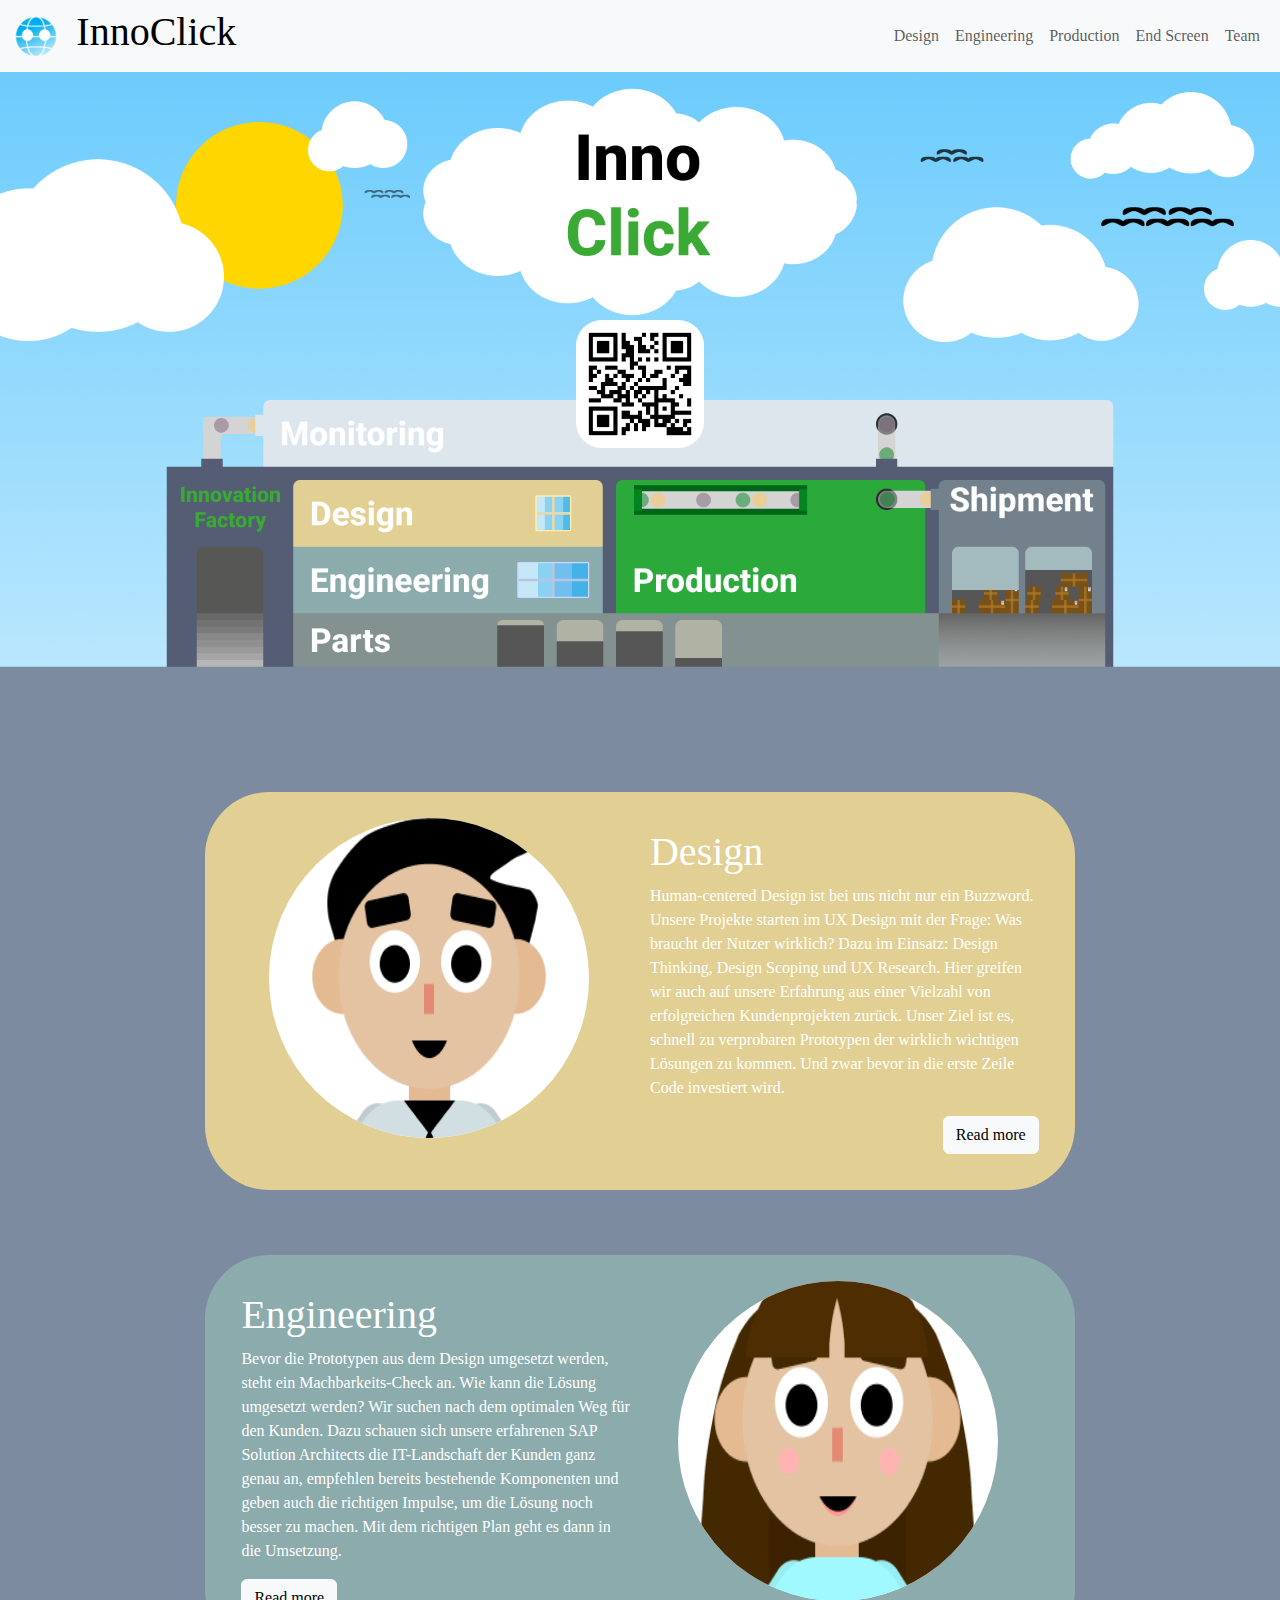
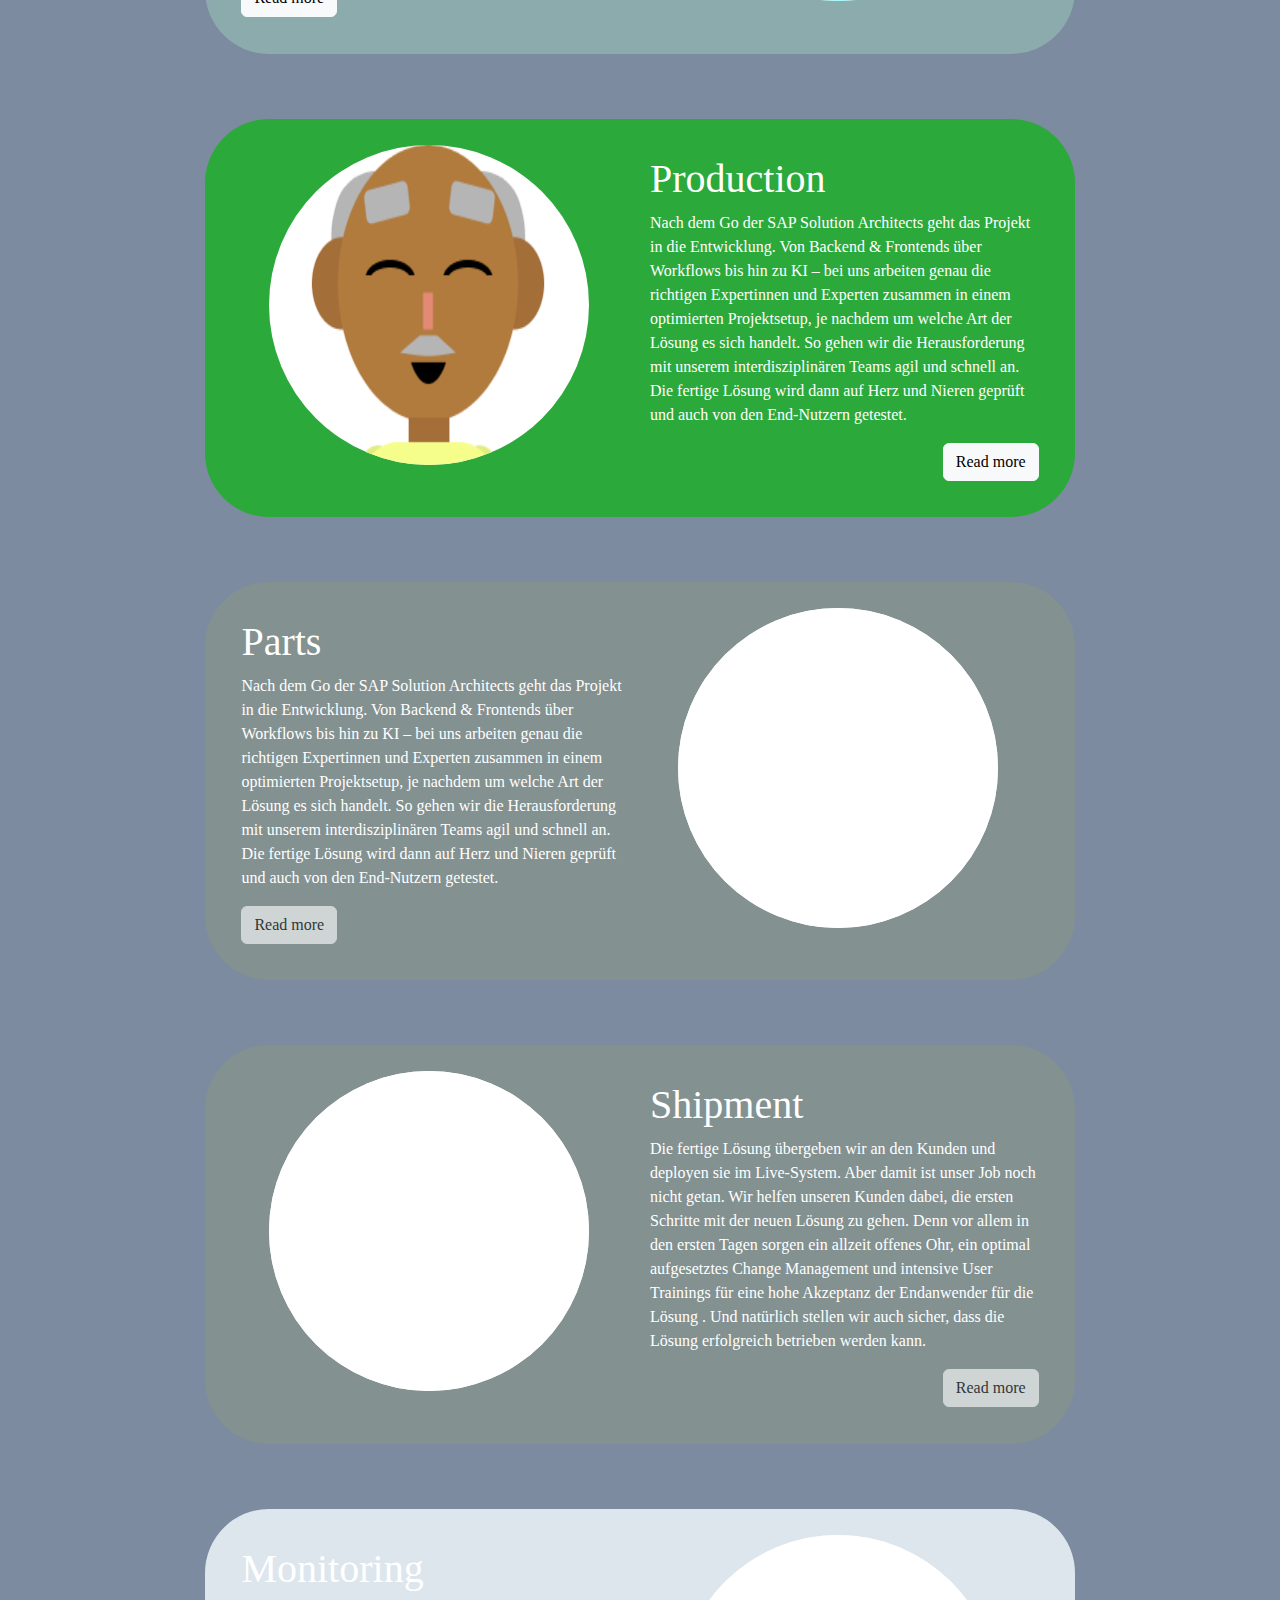
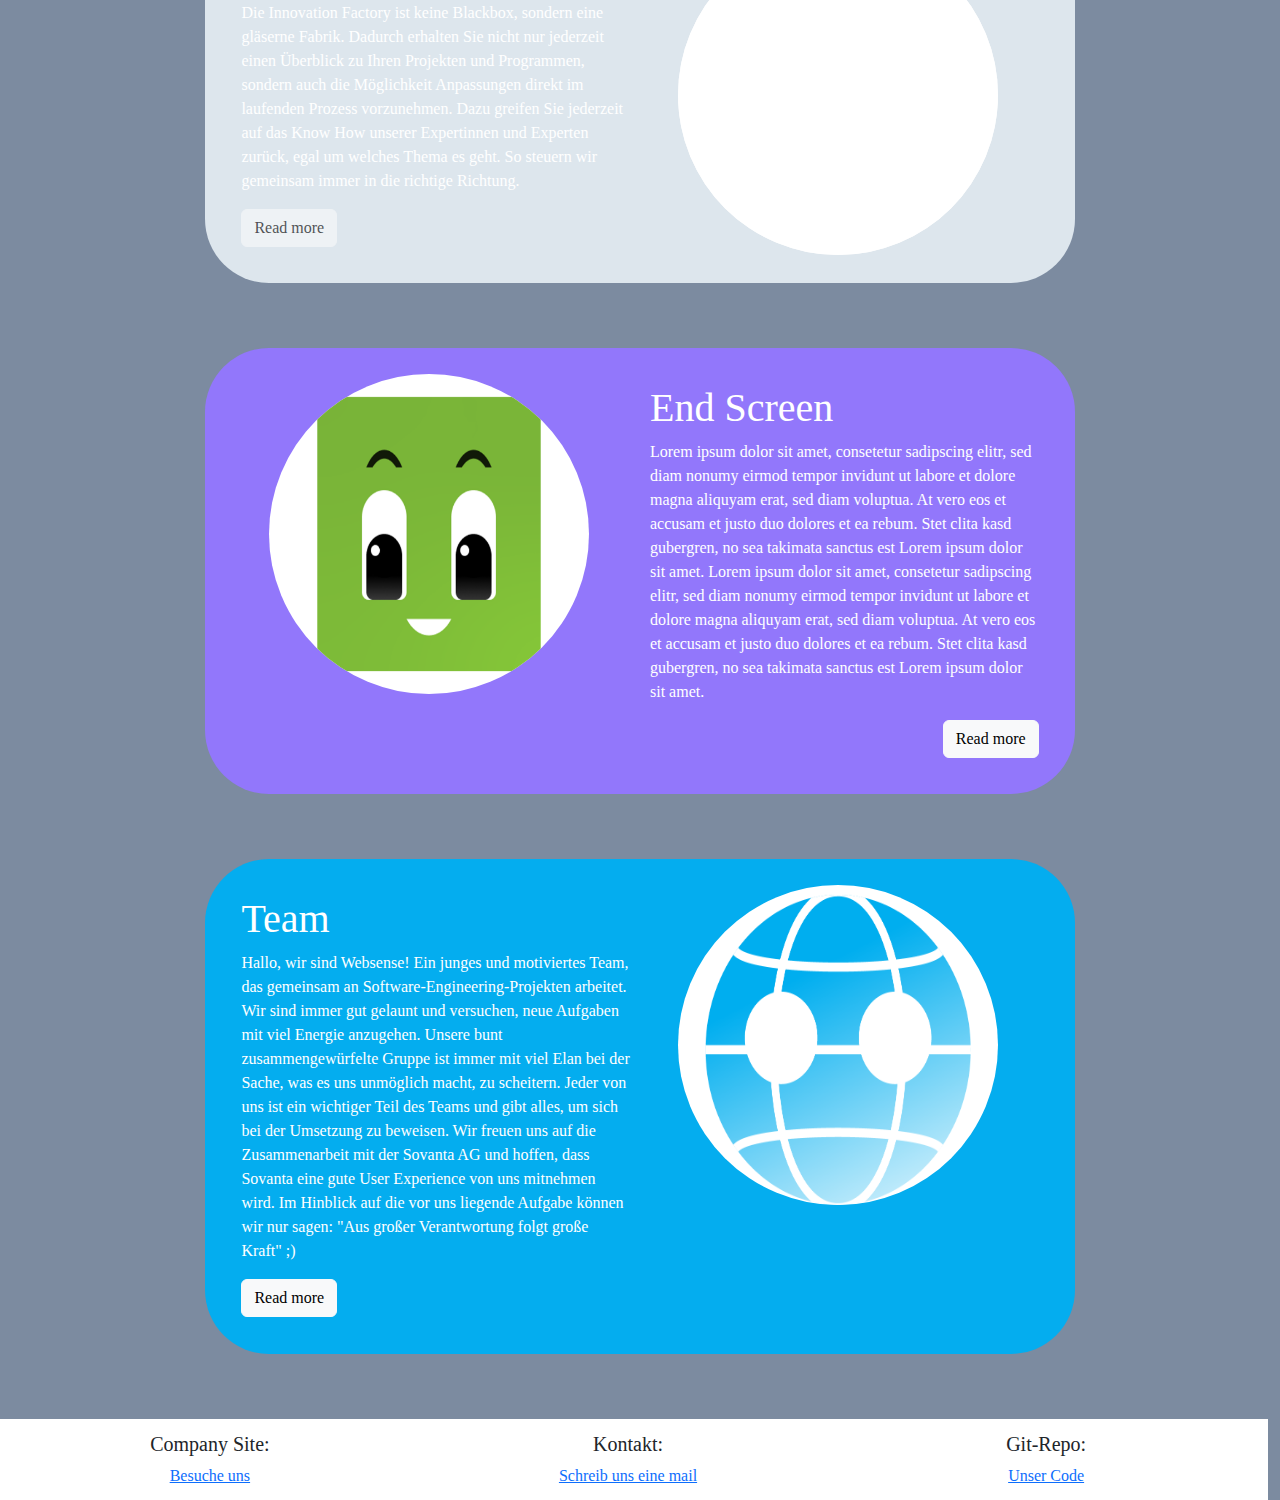
==== index.html @ b186d8e6 "Refactoring of file_names." ====
<!DOCTYPE html>
<html lang="en">
    <head>
        <title>InnoClick</title>
        <meta charset="utf-8">
        <meta name="viewport" content="width=device-width, initial-scale=1">
        <link href="https://cdn.jsdelivr.net/npm/bootstrap@5.2.3/dist/css/bootstrap.min.css" rel="stylesheet">
        <script src="https://cdn.jsdelivr.net/npm/bootstrap@5.2.3/dist/js/bootstrap.bundle.min.js"></script>
        <link rel="stylesheet" href="css/product.css">
        <link rel="stylesheet" href="css/nav_bar.css">
        <link rel="stylesheet" href="css/footer.css">
    </head>
    <body class="justify-content-center">
    <nav class="navbar navbar-expand-sm bg-light sticky-top">
        <div class="container-fluid">
            <a class="navbar-brand" href="javascript:void(0)">
                <img src="image/nav_bar/logo.png" alt="Logo" style="height:40px;" class="">
            </a>
            <button class="navbar-toggler" type="button" data-bs-toggle="collapse" data-bs-target="#mynavbar">
                <span class="navbar-toggler-icon"></span>
            </button>
            <div class="collapse navbar-collapse" id="mynavbar">
                <div class=" me-auto" style="text-align: center">
                    <a class="nav-link" href="./index.html"><h1>InnoClick</h1></a>
                </div>
                <form class="d-flex">
                    <ul class="navbar-nav">
                        <li class="nav-item">
                            <a class="nav-link" href="./sites/desing.html">Design</a>
                        </li>
                        <li class="nav-item">
                            <a class="nav-link" href="./sites/engeniering.html">Engineering</a>
                        </li>
                        <li class="nav-item">
                            <a class="nav-link" href="./sites/production.html">Production</a>
                        </li>
                        <li class="nav-item">
                            <a class="nav-link" href="./sites/end_screen.html">End Screen</a>
                        </li>
                        <li class="nav-item">
                            <a class="nav-link" href="./sites/team.html">Team</a>
                        </li>
                    </ul>
                </form>
            </div>
        </div>
    </nav>
        <a href="https://prototype-palm-mouse-dy.cfapps.us10-001.hana.ondemand.com/">
            <img src="image/start/qr_code_game.png" class="play_button" alt="masscotchen_room">
        </a>

        <img class="d-block w-100" src="image/start/intro_screen.png " alt="Third slide">
        <div id="level" class=".container-fluid justify-content-center row">
            <div class="col-sm-8 row bouble design">
                <div class="col-sm-6">
                   <img src="image/start/design_character.png" class="image" alt="design_room">
                </div>
                <div class="col-sm-6 text_container">
                    <h1>Design</h1>
                    <p>Human-centered Design ist bei uns nicht nur ein Buzzword. Unsere Projekte starten im UX Design mit der Frage: Was braucht der Nutzer wirklich? Dazu im Einsatz: Design Thinking, Design Scoping und UX Research. Hier greifen wir auch auf unsere Erfahrung aus einer Vielzahl von erfolgreichen Kundenprojekten zurück. Unser Ziel ist es, schnell zu verprobaren Prototypen der wirklich wichtigen Lösungen zu kommen. Und zwar bevor in die erste Zeile Code investiert wird.</p>
                    <button type="button" class="read_more_button right btn btn btn-light" onclick="window.location.replace('./sites/desing.html')"  >Read more</button>
                </div>
            </div>
            <div class="col-sm-8 row bouble engeniering">
                <div class="col-sm-6 text_container">
                    <h1>Engineering</h1>
                    <p>Bevor die Prototypen aus dem Design umgesetzt werden, steht ein Machbarkeits-Check an. Wie kann die Lösung umgesetzt werden? Wir suchen nach dem optimalen Weg für den Kunden. Dazu schauen sich unsere erfahrenen SAP Solution Architects die IT-Landschaft der Kunden ganz genau an, empfehlen bereits bestehende Komponenten und geben auch die richtigen Impulse, um die Lösung noch besser zu machen. Mit dem richtigen Plan geht es dann in die Umsetzung.</p>
                    <button type="button" class="read_more_button left btn btn btn-light" onclick="window.location.replace('./sites/engeniering.html')">Read more</button>
                </div>
                <div class="col-sm-6">
                    <img src="image/start/engineering_person.png" class="image" alt="engeniering_room">
                </div>
            </div>
            <div class="col-sm-8 row bouble production">
                <div class="col-sm-6 ">
                    <img src="image/start/production_character.png" class="image" alt="production_room">
                </div>
                <div class="col-sm-6 text_container">
                    <h1>Production</h1>
                    <p>Nach dem Go der SAP Solution Architects geht das Projekt in die Entwicklung. Von Backend & Frontends über Workflows bis hin zu KI – bei uns arbeiten genau die richtigen Expertinnen und Experten zusammen in einem optimierten Projektsetup, je nachdem um welche Art der Lösung es sich handelt. So gehen wir die Herausforderung mit unserem interdisziplinären Teams agil und schnell an. Die fertige Lösung wird dann auf Herz und Nieren geprüft und auch von den End-Nutzern getestet.</p>
                    <button type="button" class="read_more_button right btn btn btn-light" onclick="window.location.replace('./sites/production.html')">Read more</button>
                </div>
            </div>
            <div class="col-sm-8 row bouble parts">
                <div class="col-sm-6 text_container">
                    <h1>Parts</h1>
                    <p>Nach dem Go der SAP Solution Architects geht das Projekt in die Entwicklung. Von Backend & Frontends über Workflows bis hin zu KI – bei uns arbeiten genau die richtigen Expertinnen und Experten zusammen in einem optimierten Projektsetup, je nachdem um welche Art der Lösung es sich handelt. So gehen wir die Herausforderung mit unserem interdisziplinären Teams agil und schnell an. Die fertige Lösung wird dann auf Herz und Nieren geprüft und auch von den End-Nutzern getestet.</p>
                    <button type="button" disabled class="read_more_button left btn btn btn-light">Read more</button>
                </div>
                <div class="col-sm-6">
                    <img src="image/placeholder.png" class="image" alt="masscotchen_room">
                </div>
            </div>
            <div class="col-sm-8 row bouble shipment">
                <div class="col-sm-6 ">
                    <img src="image/placeholder.png" class="image" alt="production_room">
                </div>
                <div class="col-sm-6 text_container">
                    <h1>Shipment</h1>
                    <p>Die fertige Lösung übergeben wir an den Kunden und deployen sie im Live-System. Aber damit ist unser Job noch nicht getan. Wir helfen unseren Kunden dabei, die ersten Schritte mit der neuen Lösung zu gehen. Denn vor allem in den ersten Tagen sorgen ein allzeit offenes Ohr, ein optimal aufgesetztes Change Management und intensive User Trainings für eine hohe Akzeptanz der Endanwender für die Lösung . Und natürlich stellen wir auch sicher, dass die Lösung erfolgreich betrieben werden kann.</p>
                    <button type="button" disabled class="read_more_button right btn btn btn-light">Read more</button>
                </div>
            </div>
            <div class="col-sm-8 row bouble monitoring">
                <div class="col-sm-6 text_container">
                    <h1>Monitoring</h1>
                    <p>Die Innovation Factory ist keine Blackbox, sondern eine gläserne Fabrik. Dadurch erhalten Sie nicht nur jederzeit einen Überblick zu Ihren Projekten und Programmen, sondern auch die Möglichkeit Anpassungen direkt im laufenden Prozess vorzunehmen. Dazu greifen Sie jederzeit auf das Know How unserer Expertinnen und Experten zurück, egal um welches Thema es geht. So steuern wir gemeinsam immer in die richtige Richtung.</p>
                    <button type="button" disabled class="read_more_button left btn btn btn-light">Read more</button>
                </div>
                <div class="col-sm-6">
                    <img src="image/placeholder.png" class="image" alt="masscotchen_room">
                </div>
            </div>
            <div class="col-sm-8 row bouble final">
                <div class="col-sm-6 ">
                    <img src="image/start/sovanta_mascot.png" class="image" alt="masscotchen_room">
                </div>
                <div class="col-sm-6 text_container">
                    <h1>End Screen</h1>
                    <p>Lorem ipsum dolor sit amet, consetetur sadipscing elitr, sed diam nonumy eirmod tempor invidunt ut labore et dolore magna aliquyam erat, sed diam voluptua. At vero eos et accusam et justo duo dolores et ea rebum. Stet clita kasd gubergren, no sea takimata sanctus est Lorem ipsum dolor sit amet. Lorem ipsum dolor sit amet, consetetur sadipscing elitr, sed diam nonumy eirmod tempor invidunt ut labore et dolore magna aliquyam erat, sed diam voluptua. At vero eos et accusam et justo duo dolores et ea rebum. Stet clita kasd gubergren, no sea takimata sanctus est Lorem ipsum dolor sit amet.</p>
                    <button type="button" class="read_more_button right btn btn btn-light" onclick="window.location.replace('./sites/end_screen.html')">Read more</button>
                </div>
            </div>
            <div class="col-sm-8 row bouble team">
                <div class="col-sm-6 text_container">
                    <h1>Team</h1>
                    <p>Hallo, wir sind Websense! Ein junges und motiviertes Team, das gemeinsam an Software-Engineering-Projekten arbeitet. Wir sind immer gut gelaunt und versuchen, neue Aufgaben mit viel Energie anzugehen. Unsere bunt zusammengewürfelte Gruppe ist immer mit viel Elan bei der Sache, was es uns unmöglich macht, zu scheitern. Jeder von uns ist ein wichtiger Teil des Teams und gibt alles, um sich bei der Umsetzung zu beweisen. Wir freuen uns auf die Zusammenarbeit mit der Sovanta AG und hoffen, dass Sovanta eine gute User Experience von uns mitnehmen wird. Im Hinblick auf die vor uns liegende Aufgabe können wir nur sagen: "Aus großer Verantwortung folgt große Kraft" ;)</p>
                    <button type="button" class="read_more_button left btn btn btn-light" onclick="window.location.replace('./sites/team.html')">Read more</button>
                </div>
                <div class="col-sm-6">
                    <img src="image/nav_bar/logo.png" class="image" alt="masscotchen_room">
                </div>
            </div>
        </div>
        <div class="container-fluid footer_container row justify-content-center" >
            <div class="col-sm-4"><h5>Company Site:</h5><a href="https://websense-sep.github.io/">Besuche uns</a></div>
            <div class="col-sm-4"><h5>Kontakt:</h5><a href="mailto:Websense.sep@gmail.com">Schreib uns eine mail</a></div>
            <div class="col-sm-4"><h5>Git-Repo:</h5><a href="https://github.com/azizarash/SEP_react">Unser Code</a></div>
        </div>
    </body>
</html>
---- css/product.css ----
body{
    background-color: #7c8ba0;
    font-family: "Comic Sans MS";
}

.bouble{
    border-radius: 5vw;
    color: white;
    margin-bottom: 5%;
    padding:2%;
    align-content: center;
}

.design{
    background-color: #e2cf93;
}

.engeniering {
    background-color: #8CABAD;
}

.production {
    background-color: #2BA93B;
}

.final {
    background-color: #9277FB;
}

.parts{
    background-color: #839191;
}

.shipment{
    background-color: #839191;
}

.monitoring {
    background-color: #dde6ed;
}

.game {
    background-color: white;
    color: black;
}

.team {
    background-color: #04adef;
    color: white;
}

.play_button {
    border-radius: 2vw;
    position: absolute;
    left: 45vw;
    top: 25vw;
    width: 10vw;
    height: 10vw;
    transition: 0.2s;
}

.play_button:hover {
    transform: scale(1.1);
}

.text_container{
    padding: 10px;
}

.read_more_button {
    width: auto;
}

.read_more_button:hover{
    transform: scale(1.1);
}

.left {
    float: left;
}

.right{
    float: right;
}
---- css/nav_bar.css ----
.navbar{
    background-color: white;
    font-family: "Comic Sans MS";
    color: black;
}

.navbar_logo {
    width: 4vw;
    height: 3.5vw;
}

.text_container{
    padding: 10px;
}

.image {
    border-radius: 50%;
    background-color: white;
    height: 25vw;
    width: 25vw;
    margin-left: 2vw;
    transition: 0.2s;

}

.image:hover {
    transform: scale(1.1);
}
---- css/footer.css ----
.footer_container{
    height: auto;
    background-color: white;
    padding:1vw;
    text-align: center;
}
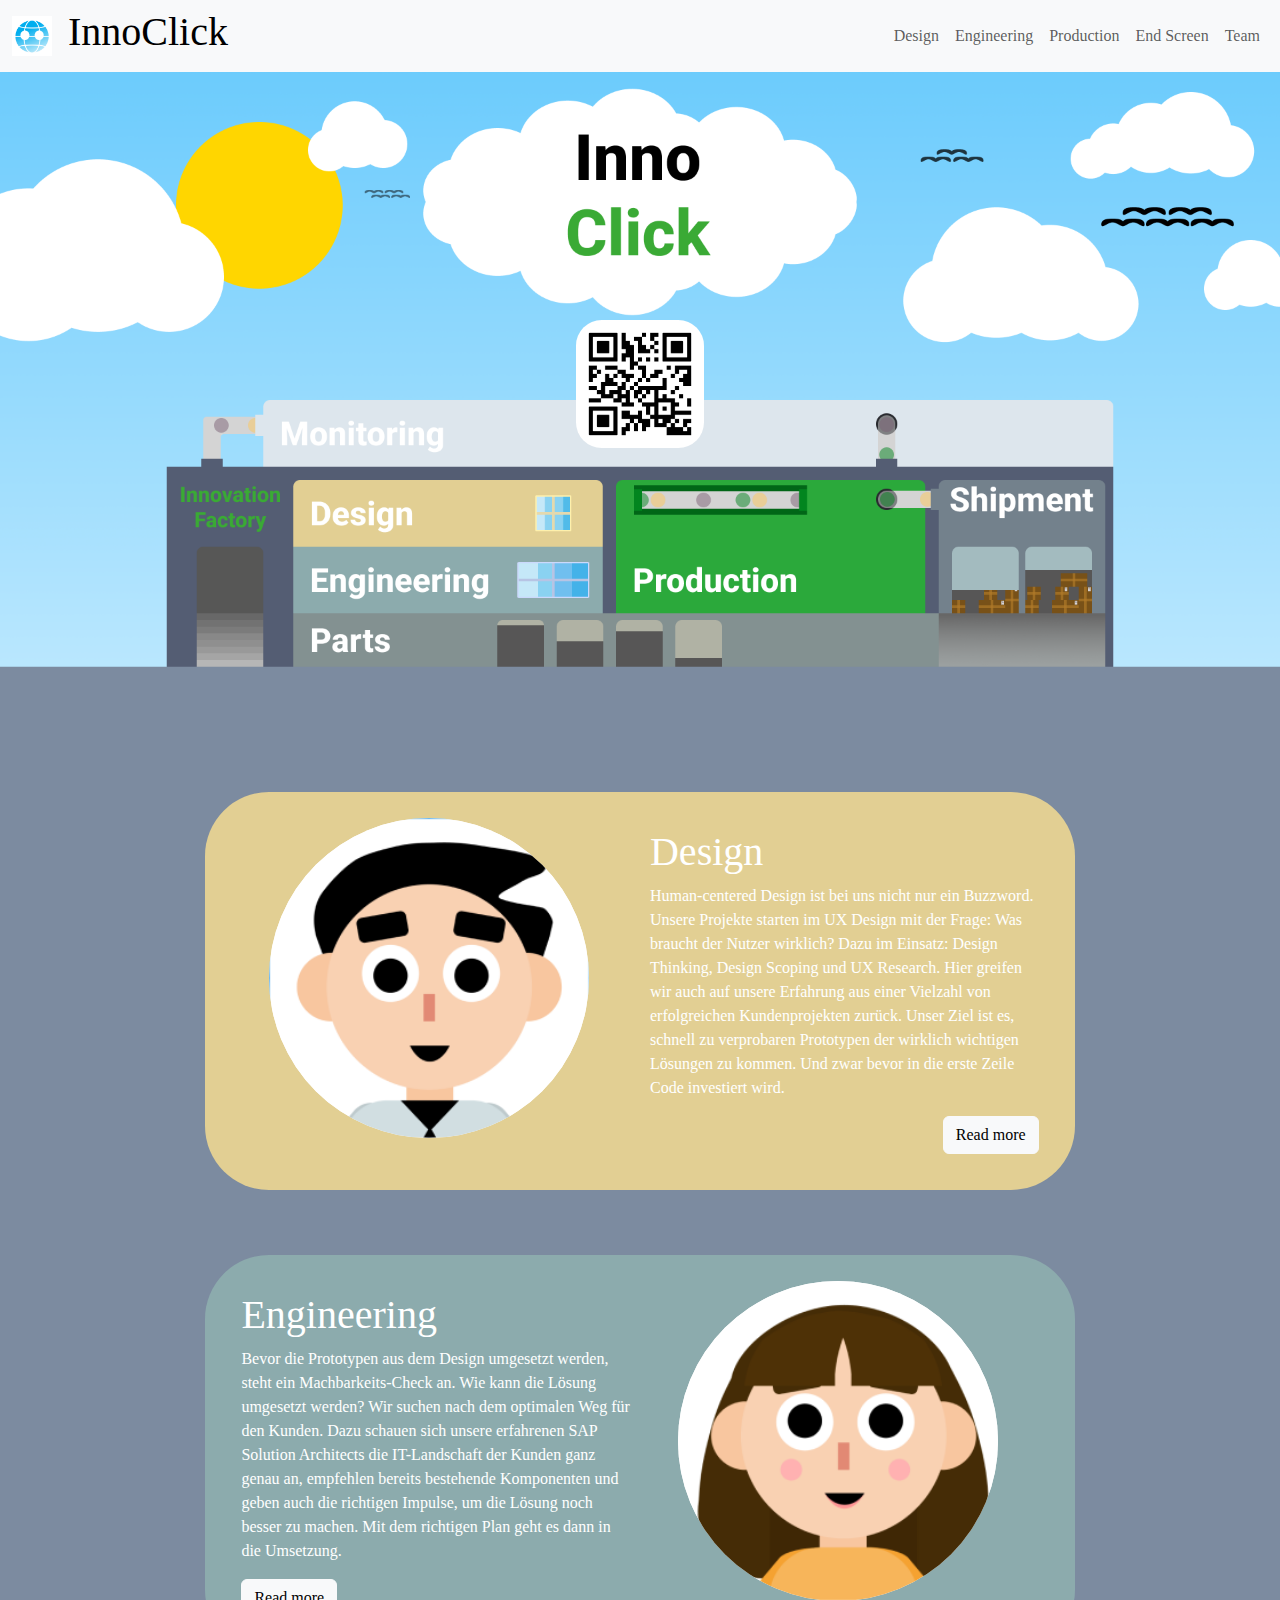
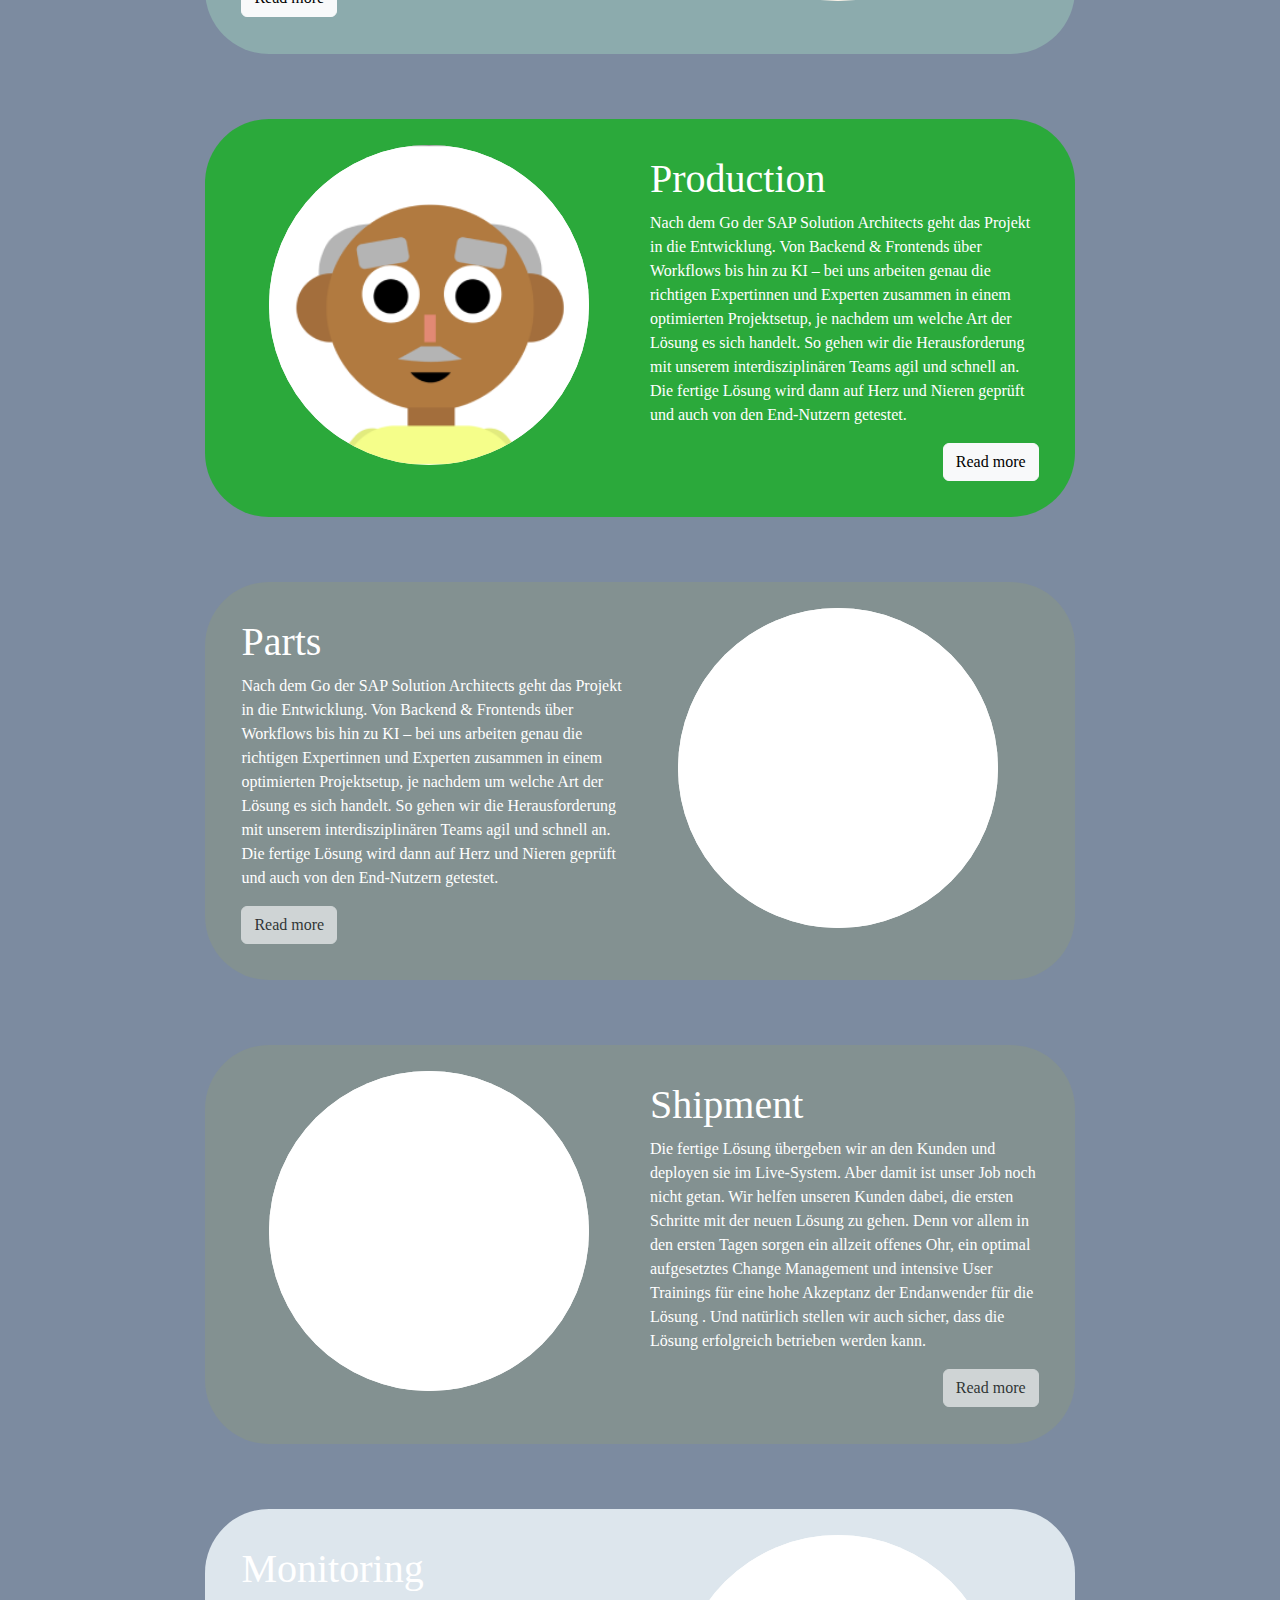
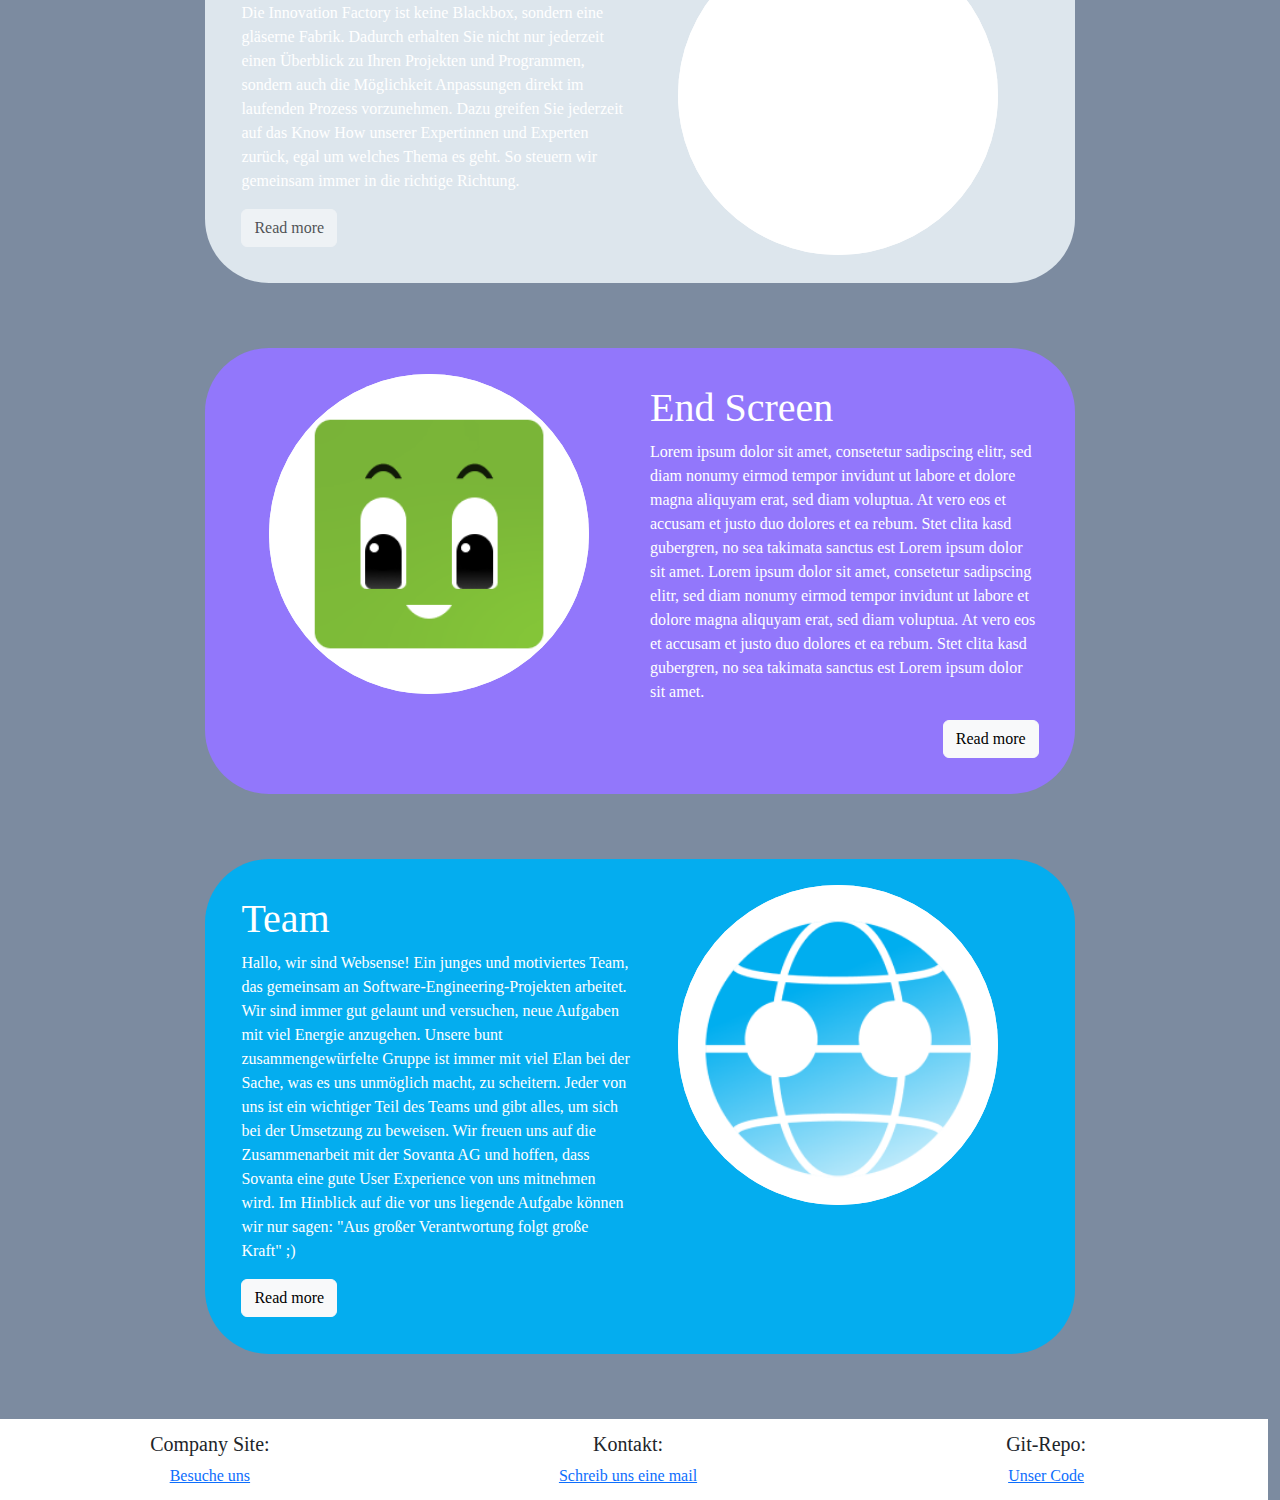
==== commit 1f0bcae9: "Images updated." ====
--- a/index.html
+++ b/index.html
@@ -26,10 +26,10 @@
                 <form class="d-flex">
                     <ul class="navbar-nav">
                         <li class="nav-item">
-                            <a class="nav-link" href="./sites/desing.html">Design</a>
+                            <a class="nav-link" href="sites/design.html">Design</a>
                         </li>
                         <li class="nav-item">
-                            <a class="nav-link" href="./sites/engeniering.html">Engineering</a>
+                            <a class="nav-link" href="sites/engineering.html">Engineering</a>
                         </li>
                         <li class="nav-item">
                             <a class="nav-link" href="./sites/production.html">Production</a>
@@ -51,7 +51,7 @@
 
         <img class="d-block w-100" src="image/start/intro_screen.png " alt="Third slide">
         <div id="level" class=".container-fluid justify-content-center row">
-            <div class="col-sm-8 row bouble design">
+            <div class="col-sm-8 row bubble design">
                 <div class="col-sm-6">
                    <img src="image/start/design_character.png" class="image" alt="design_room">
                 </div>
@@ -61,19 +61,19 @@
                     <button type="button" class="read_more_button right btn btn btn-light" onclick="window.location.replace('./sites/desing.html')"  >Read more</button>
                 </div>
             </div>
-            <div class="col-sm-8 row bouble engeniering">
+            <div class="col-sm-8 row bubble engineering">
                 <div class="col-sm-6 text_container">
                     <h1>Engineering</h1>
                     <p>Bevor die Prototypen aus dem Design umgesetzt werden, steht ein Machbarkeits-Check an. Wie kann die Lösung umgesetzt werden? Wir suchen nach dem optimalen Weg für den Kunden. Dazu schauen sich unsere erfahrenen SAP Solution Architects die IT-Landschaft der Kunden ganz genau an, empfehlen bereits bestehende Komponenten und geben auch die richtigen Impulse, um die Lösung noch besser zu machen. Mit dem richtigen Plan geht es dann in die Umsetzung.</p>
-                    <button type="button" class="read_more_button left btn btn btn-light" onclick="window.location.replace('./sites/engeniering.html')">Read more</button>
+                    <button type="button" class="read_more_button left btn btn btn-light" onclick="window.location.replace('./sites/engineering.html')">Read more</button>
                 </div>
                 <div class="col-sm-6">
-                    <img src="image/start/engineering_person.png" class="image" alt="engeniering_room">
+                    <img src="image/start/engineering_character.png" class="image" alt="engineering_room">
                 </div>
             </div>
-            <div class="col-sm-8 row bouble production">
+            <div class="col-sm-8 row bubble production">
                 <div class="col-sm-6 ">
-                    <img src="image/start/production_character.png" class="image" alt="production_room">
+                    <img src="image/start/production_character_1.png" class="image" alt="production_room">
                 </div>
                 <div class="col-sm-6 text_container">
                     <h1>Production</h1>
@@ -81,7 +81,7 @@
                     <button type="button" class="read_more_button right btn btn btn-light" onclick="window.location.replace('./sites/production.html')">Read more</button>
                 </div>
             </div>
-            <div class="col-sm-8 row bouble parts">
+            <div class="col-sm-8 row bubble parts">
                 <div class="col-sm-6 text_container">
                     <h1>Parts</h1>
                     <p>Nach dem Go der SAP Solution Architects geht das Projekt in die Entwicklung. Von Backend & Frontends über Workflows bis hin zu KI – bei uns arbeiten genau die richtigen Expertinnen und Experten zusammen in einem optimierten Projektsetup, je nachdem um welche Art der Lösung es sich handelt. So gehen wir die Herausforderung mit unserem interdisziplinären Teams agil und schnell an. Die fertige Lösung wird dann auf Herz und Nieren geprüft und auch von den End-Nutzern getestet.</p>
@@ -91,7 +91,7 @@
                     <img src="image/placeholder.png" class="image" alt="masscotchen_room">
                 </div>
             </div>
-            <div class="col-sm-8 row bouble shipment">
+            <div class="col-sm-8 row bubble shipment">
                 <div class="col-sm-6 ">
                     <img src="image/placeholder.png" class="image" alt="production_room">
                 </div>
@@ -101,7 +101,7 @@
                     <button type="button" disabled class="read_more_button right btn btn btn-light">Read more</button>
                 </div>
             </div>
-            <div class="col-sm-8 row bouble monitoring">
+            <div class="col-sm-8 row bubble monitoring">
                 <div class="col-sm-6 text_container">
                     <h1>Monitoring</h1>
                     <p>Die Innovation Factory ist keine Blackbox, sondern eine gläserne Fabrik. Dadurch erhalten Sie nicht nur jederzeit einen Überblick zu Ihren Projekten und Programmen, sondern auch die Möglichkeit Anpassungen direkt im laufenden Prozess vorzunehmen. Dazu greifen Sie jederzeit auf das Know How unserer Expertinnen und Experten zurück, egal um welches Thema es geht. So steuern wir gemeinsam immer in die richtige Richtung.</p>
@@ -111,7 +111,7 @@
                     <img src="image/placeholder.png" class="image" alt="masscotchen_room">
                 </div>
             </div>
-            <div class="col-sm-8 row bouble final">
+            <div class="col-sm-8 row bubble final">
                 <div class="col-sm-6 ">
                     <img src="image/start/sovanta_mascot.png" class="image" alt="masscotchen_room">
                 </div>
@@ -121,7 +121,7 @@
                     <button type="button" class="read_more_button right btn btn btn-light" onclick="window.location.replace('./sites/end_screen.html')">Read more</button>
                 </div>
             </div>
-            <div class="col-sm-8 row bouble team">
+            <div class="col-sm-8 row bubble team">
                 <div class="col-sm-6 text_container">
                     <h1>Team</h1>
                     <p>Hallo, wir sind Websense! Ein junges und motiviertes Team, das gemeinsam an Software-Engineering-Projekten arbeitet. Wir sind immer gut gelaunt und versuchen, neue Aufgaben mit viel Energie anzugehen. Unsere bunt zusammengewürfelte Gruppe ist immer mit viel Elan bei der Sache, was es uns unmöglich macht, zu scheitern. Jeder von uns ist ein wichtiger Teil des Teams und gibt alles, um sich bei der Umsetzung zu beweisen. Wir freuen uns auf die Zusammenarbeit mit der Sovanta AG und hoffen, dass Sovanta eine gute User Experience von uns mitnehmen wird. Im Hinblick auf die vor uns liegende Aufgabe können wir nur sagen: "Aus großer Verantwortung folgt große Kraft" ;)</p>
--- a/css/product.css
+++ b/css/product.css
@@ -3,7 +3,7 @@
     font-family: "Comic Sans MS";
 }
 
-.bouble{
+.bubble{
     border-radius: 5vw;
     color: white;
     margin-bottom: 5%;
@@ -15,7 +15,7 @@
     background-color: #e2cf93;
 }
 
-.engeniering {
+.engineering {
     background-color: #8CABAD;
 }
 
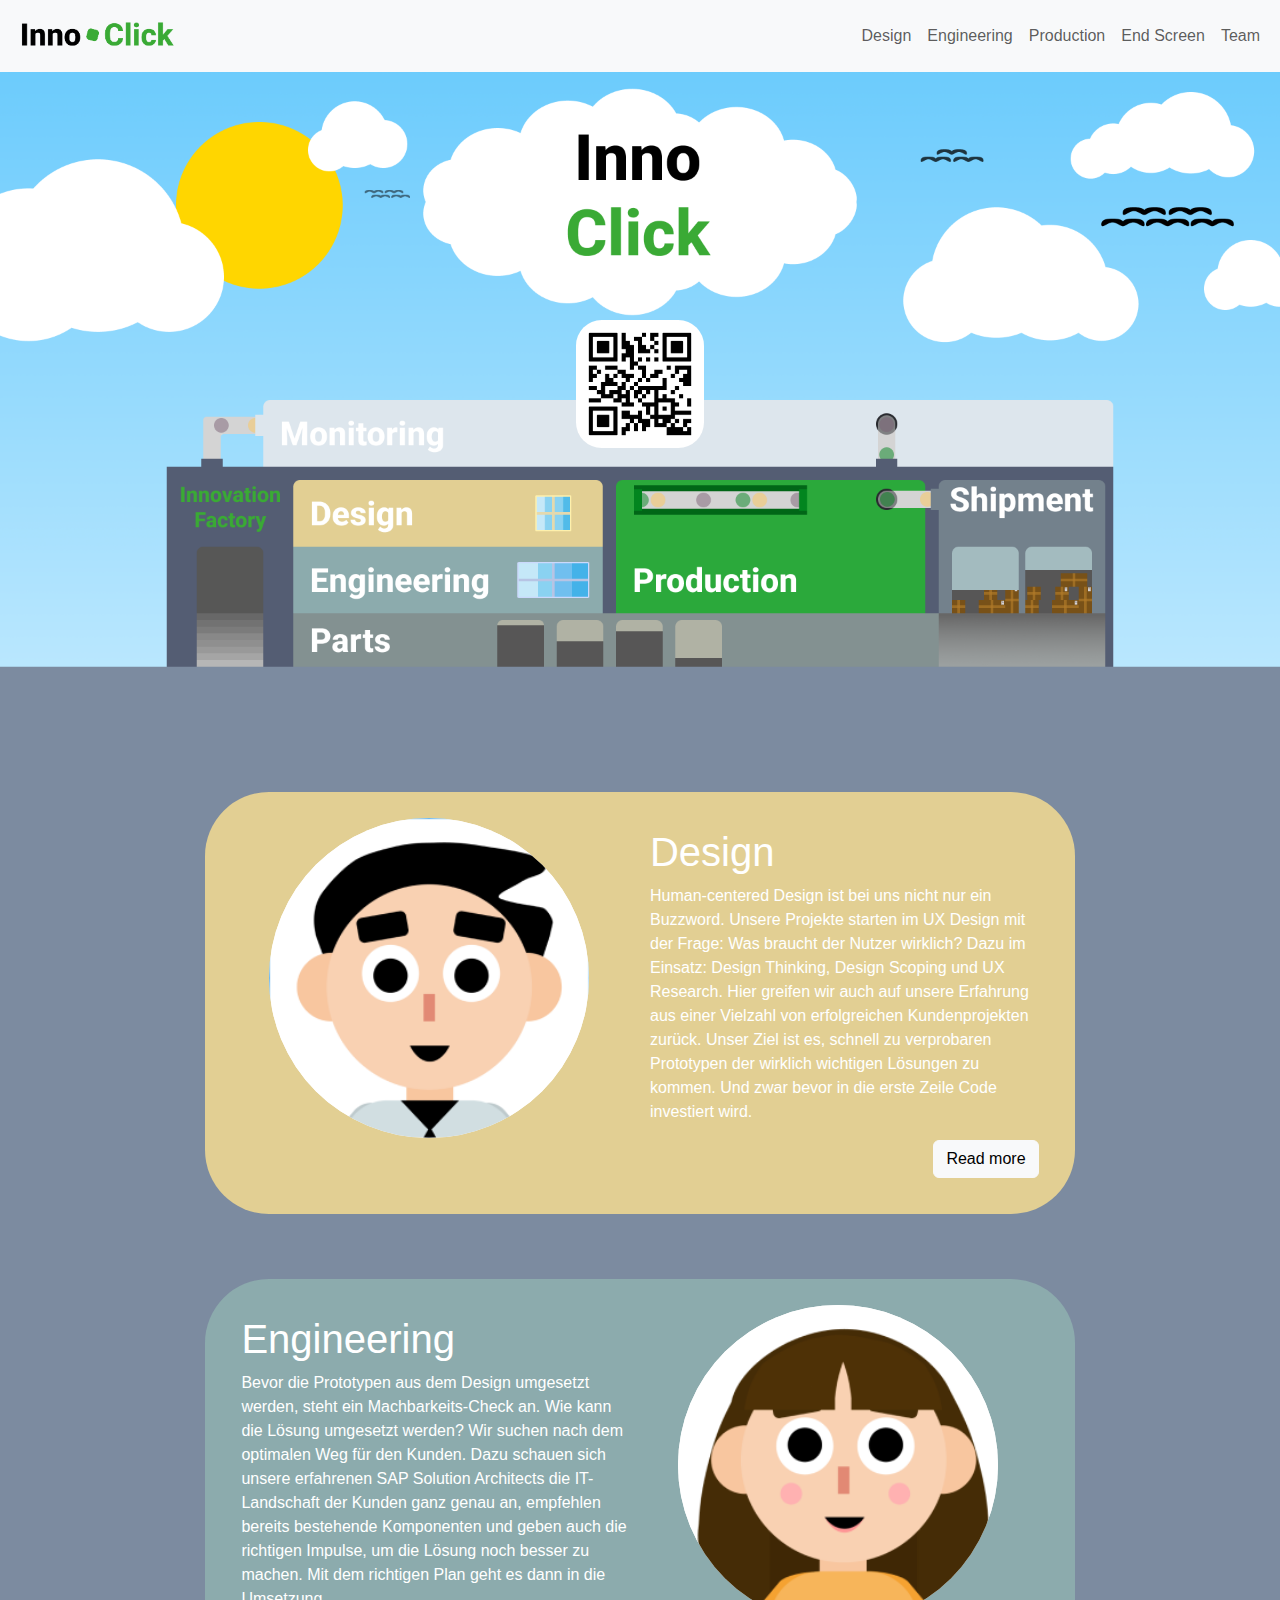
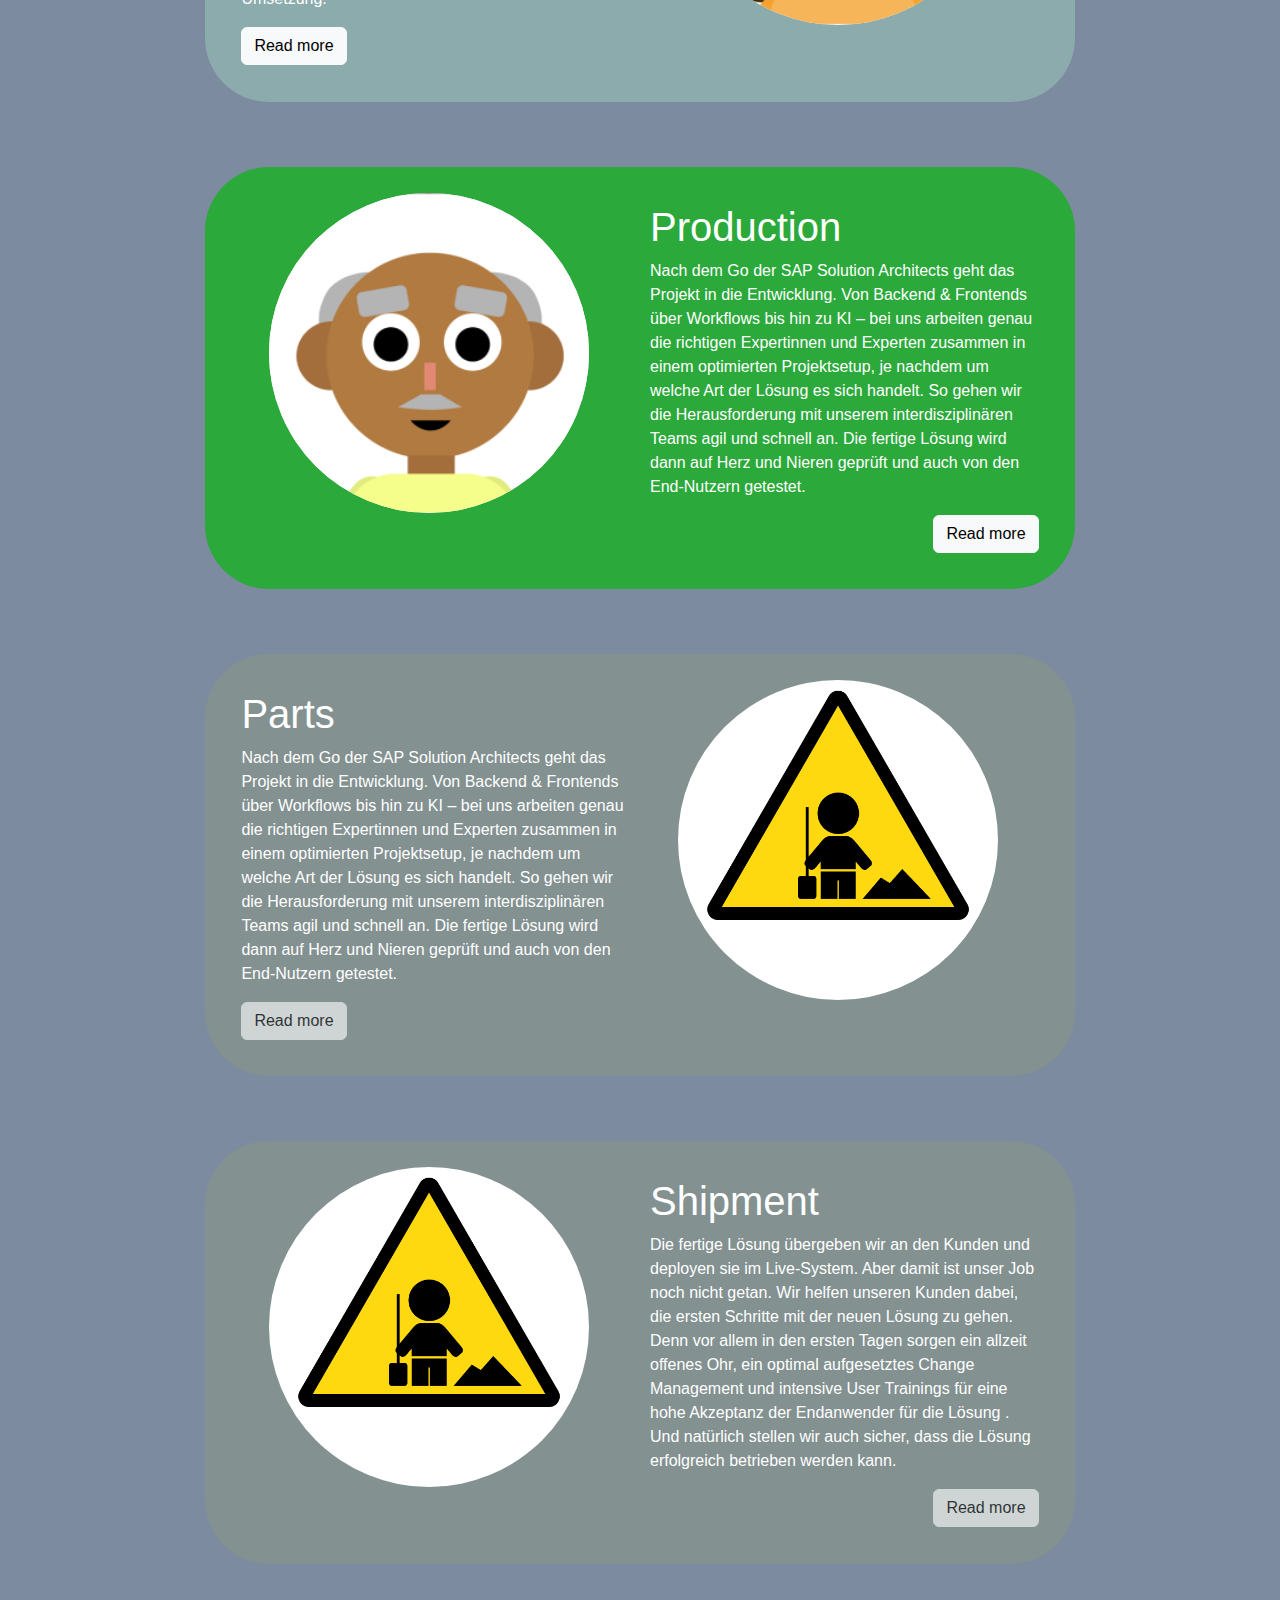
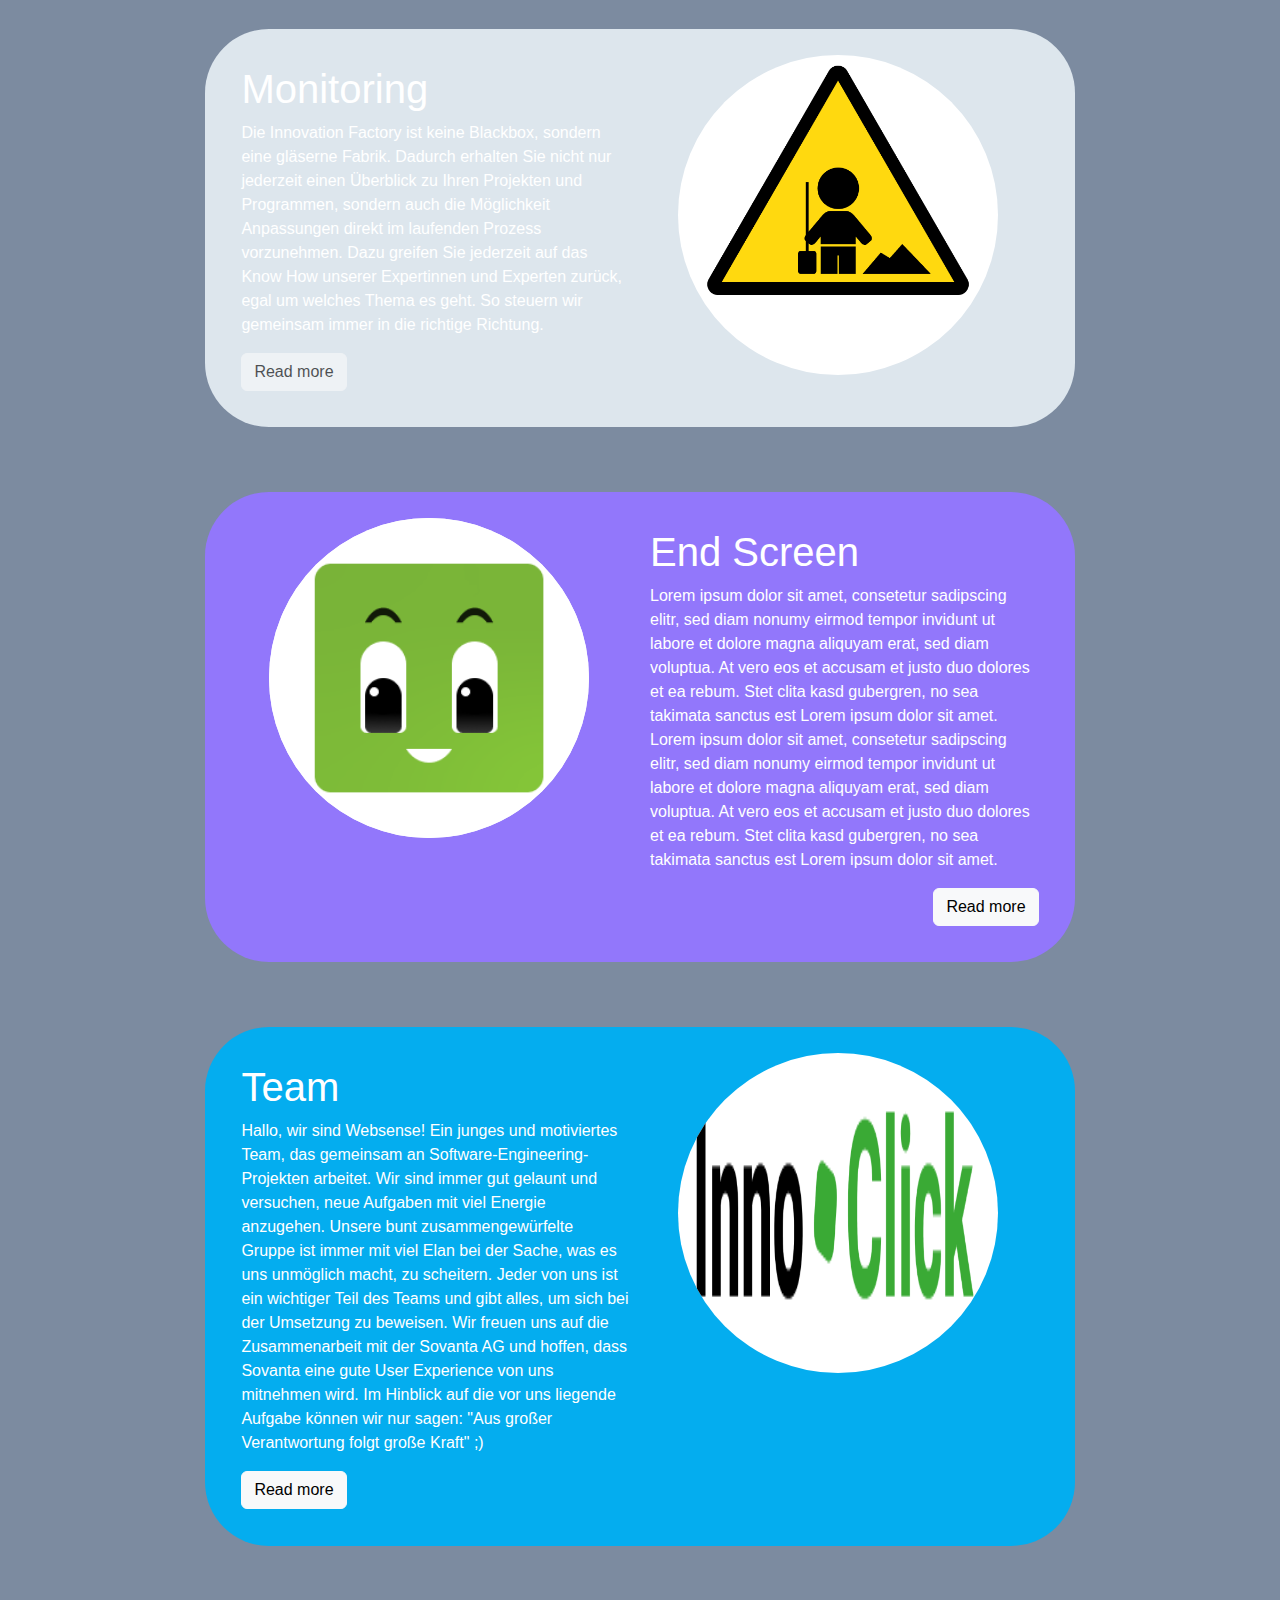
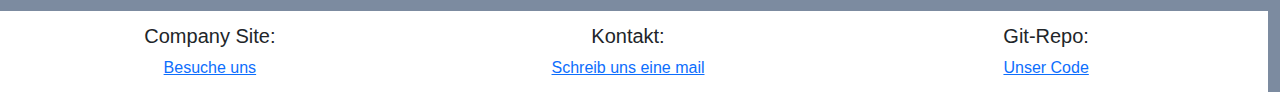
==== commit 4d9c6dd9: "Anpassen der Nav bar" ====
--- a/index.html
+++ b/index.html
@@ -13,15 +13,14 @@
     <body class="justify-content-center">
     <nav class="navbar navbar-expand-sm bg-light sticky-top">
         <div class="container-fluid">
-            <a class="navbar-brand" href="javascript:void(0)">
-                <img src="image/nav_bar/logo.png" alt="Logo" style="height:40px;" class="">
-            </a>
             <button class="navbar-toggler" type="button" data-bs-toggle="collapse" data-bs-target="#mynavbar">
                 <span class="navbar-toggler-icon"></span>
             </button>
             <div class="collapse navbar-collapse" id="mynavbar">
                 <div class=" me-auto" style="text-align: center">
-                    <a class="nav-link" href="./index.html"><h1>InnoClick</h1></a>
+                    <a class="nav-link" href="./index.html">
+                        <h1><img src="image/nav_bar/logo.png" alt="Logo" style="height:40px;" class=""></h1>
+                    </a>
                 </div>
                 <form class="d-flex">
                     <ul class="navbar-nav">
@@ -58,7 +57,7 @@
                 <div class="col-sm-6 text_container">
                     <h1>Design</h1>
                     <p>Human-centered Design ist bei uns nicht nur ein Buzzword. Unsere Projekte starten im UX Design mit der Frage: Was braucht der Nutzer wirklich? Dazu im Einsatz: Design Thinking, Design Scoping und UX Research. Hier greifen wir auch auf unsere Erfahrung aus einer Vielzahl von erfolgreichen Kundenprojekten zurück. Unser Ziel ist es, schnell zu verprobaren Prototypen der wirklich wichtigen Lösungen zu kommen. Und zwar bevor in die erste Zeile Code investiert wird.</p>
-                    <button type="button" class="read_more_button right btn btn btn-light" onclick="window.location.replace('./sites/desing.html')"  >Read more</button>
+                    <button type="button" class="read_more_button right btn btn btn-light" onclick="window.location.replace('./sites/design.html')"  >Read more</button>
                 </div>
             </div>
             <div class="col-sm-8 row bubble engineering">
@@ -88,12 +87,12 @@
                     <button type="button" disabled class="read_more_button left btn btn btn-light">Read more</button>
                 </div>
                 <div class="col-sm-6">
-                    <img src="image/placeholder.png" class="image" alt="masscotchen_room">
+                    <img src="image/start/notReady.png" class="image" alt="masscotchen_room">
                 </div>
             </div>
             <div class="col-sm-8 row bubble shipment">
                 <div class="col-sm-6 ">
-                    <img src="image/placeholder.png" class="image" alt="production_room">
+                    <img src="image/start/notReady.png"  class="image" alt="production_room">
                 </div>
                 <div class="col-sm-6 text_container">
                     <h1>Shipment</h1>
@@ -108,7 +107,7 @@
                     <button type="button" disabled class="read_more_button left btn btn btn-light">Read more</button>
                 </div>
                 <div class="col-sm-6">
-                    <img src="image/placeholder.png" class="image" alt="masscotchen_room">
+                    <img src="image/start/notReady.png"  class="image" alt="masscotchen_room">
                 </div>
             </div>
             <div class="col-sm-8 row bubble final">
--- a/css/product.css
+++ b/css/product.css
@@ -1,6 +1,6 @@
 body{
     background-color: #7c8ba0;
-    font-family: "Comic Sans MS";
+    font-family: "Arial";
 }
 
 .bubble{
--- a/css/nav_bar.css
+++ b/css/nav_bar.css
@@ -1,6 +1,6 @@
 .navbar{
     background-color: white;
-    font-family: "Comic Sans MS";
+    font-family: "Arial";
     color: black;
 }
 
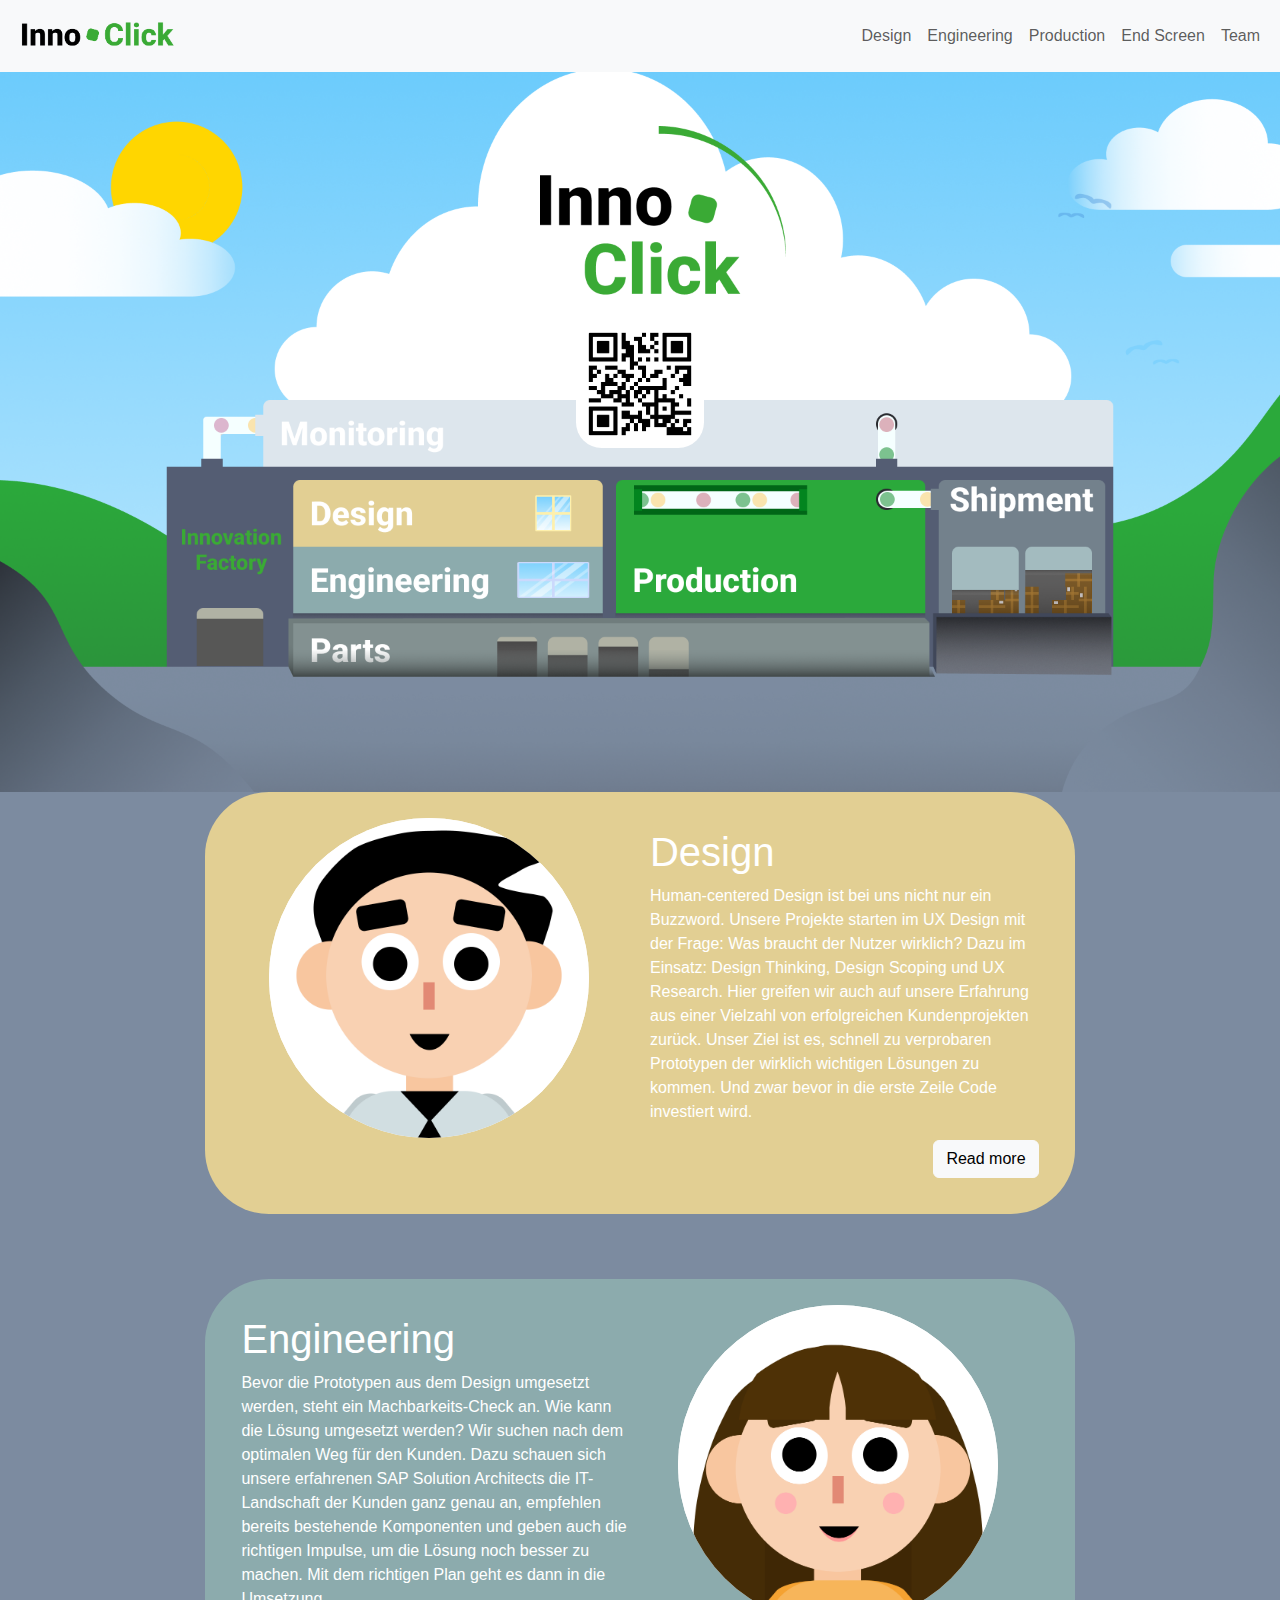
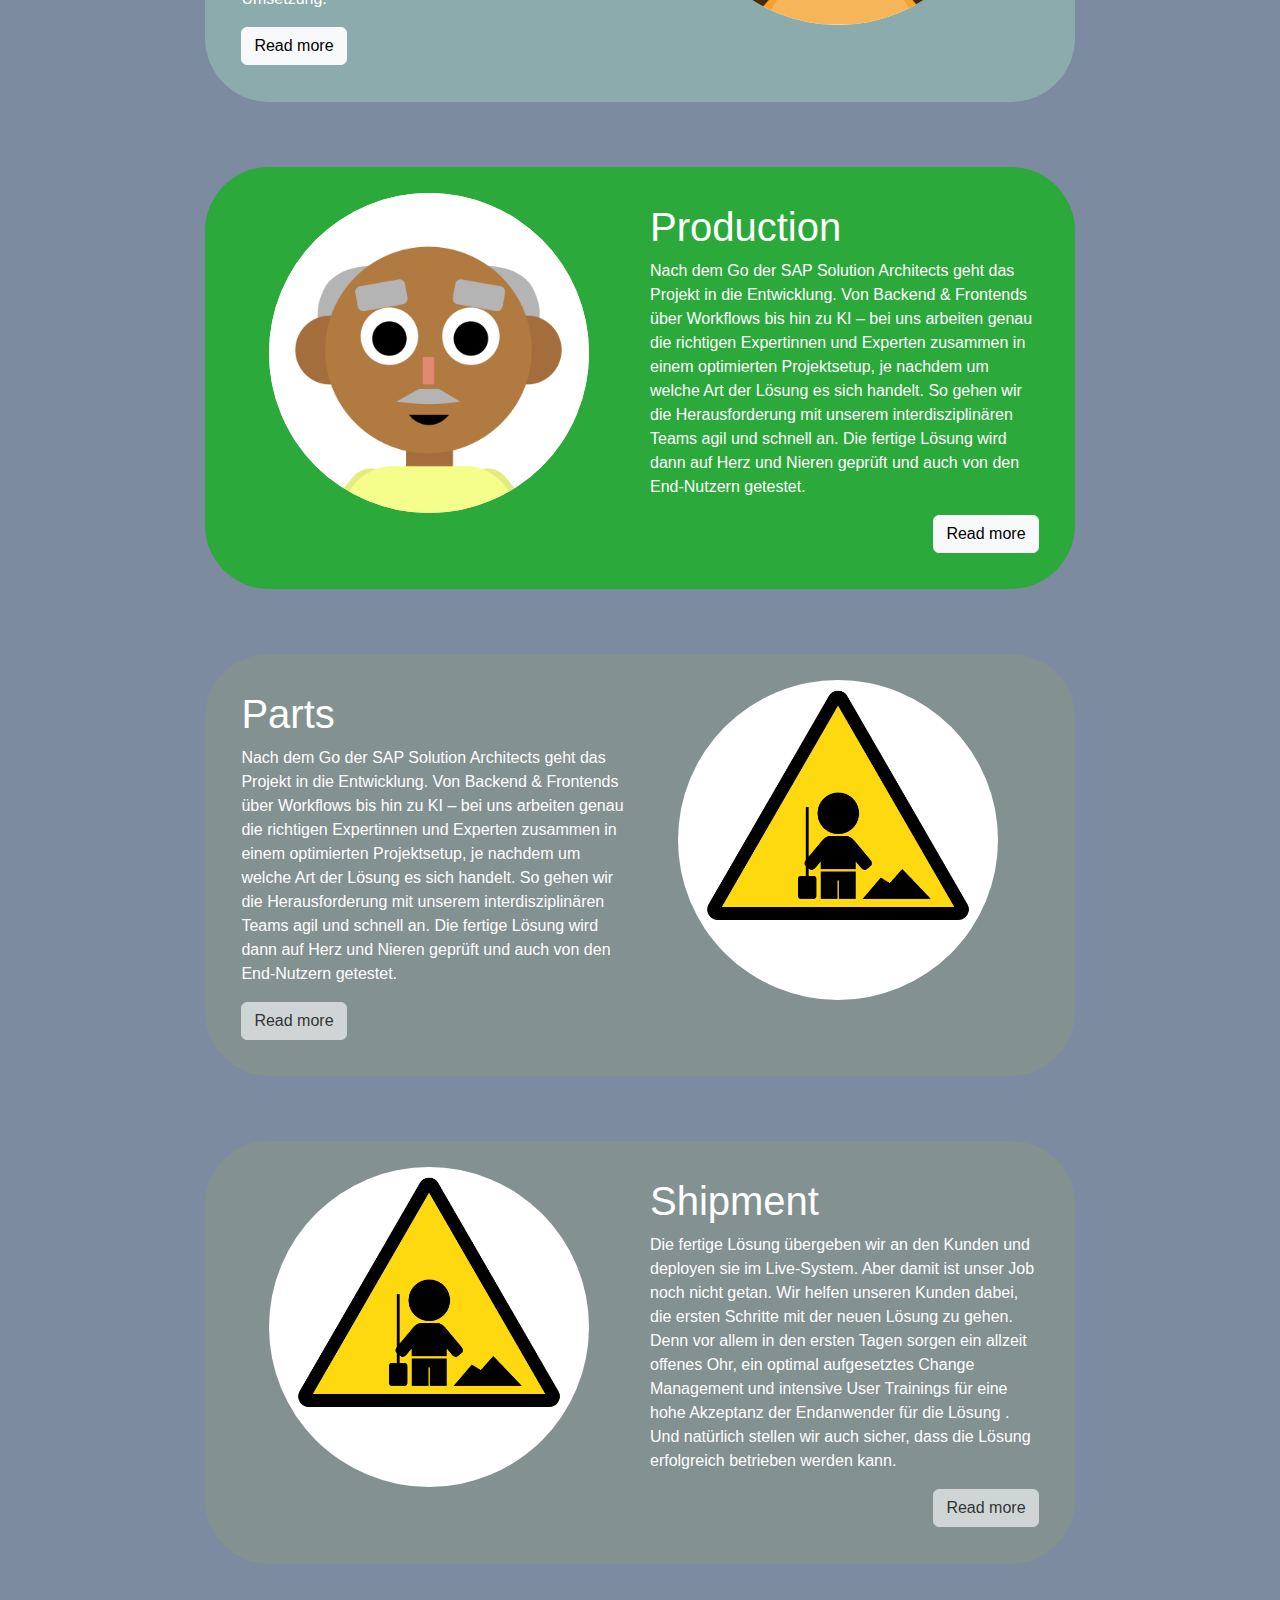
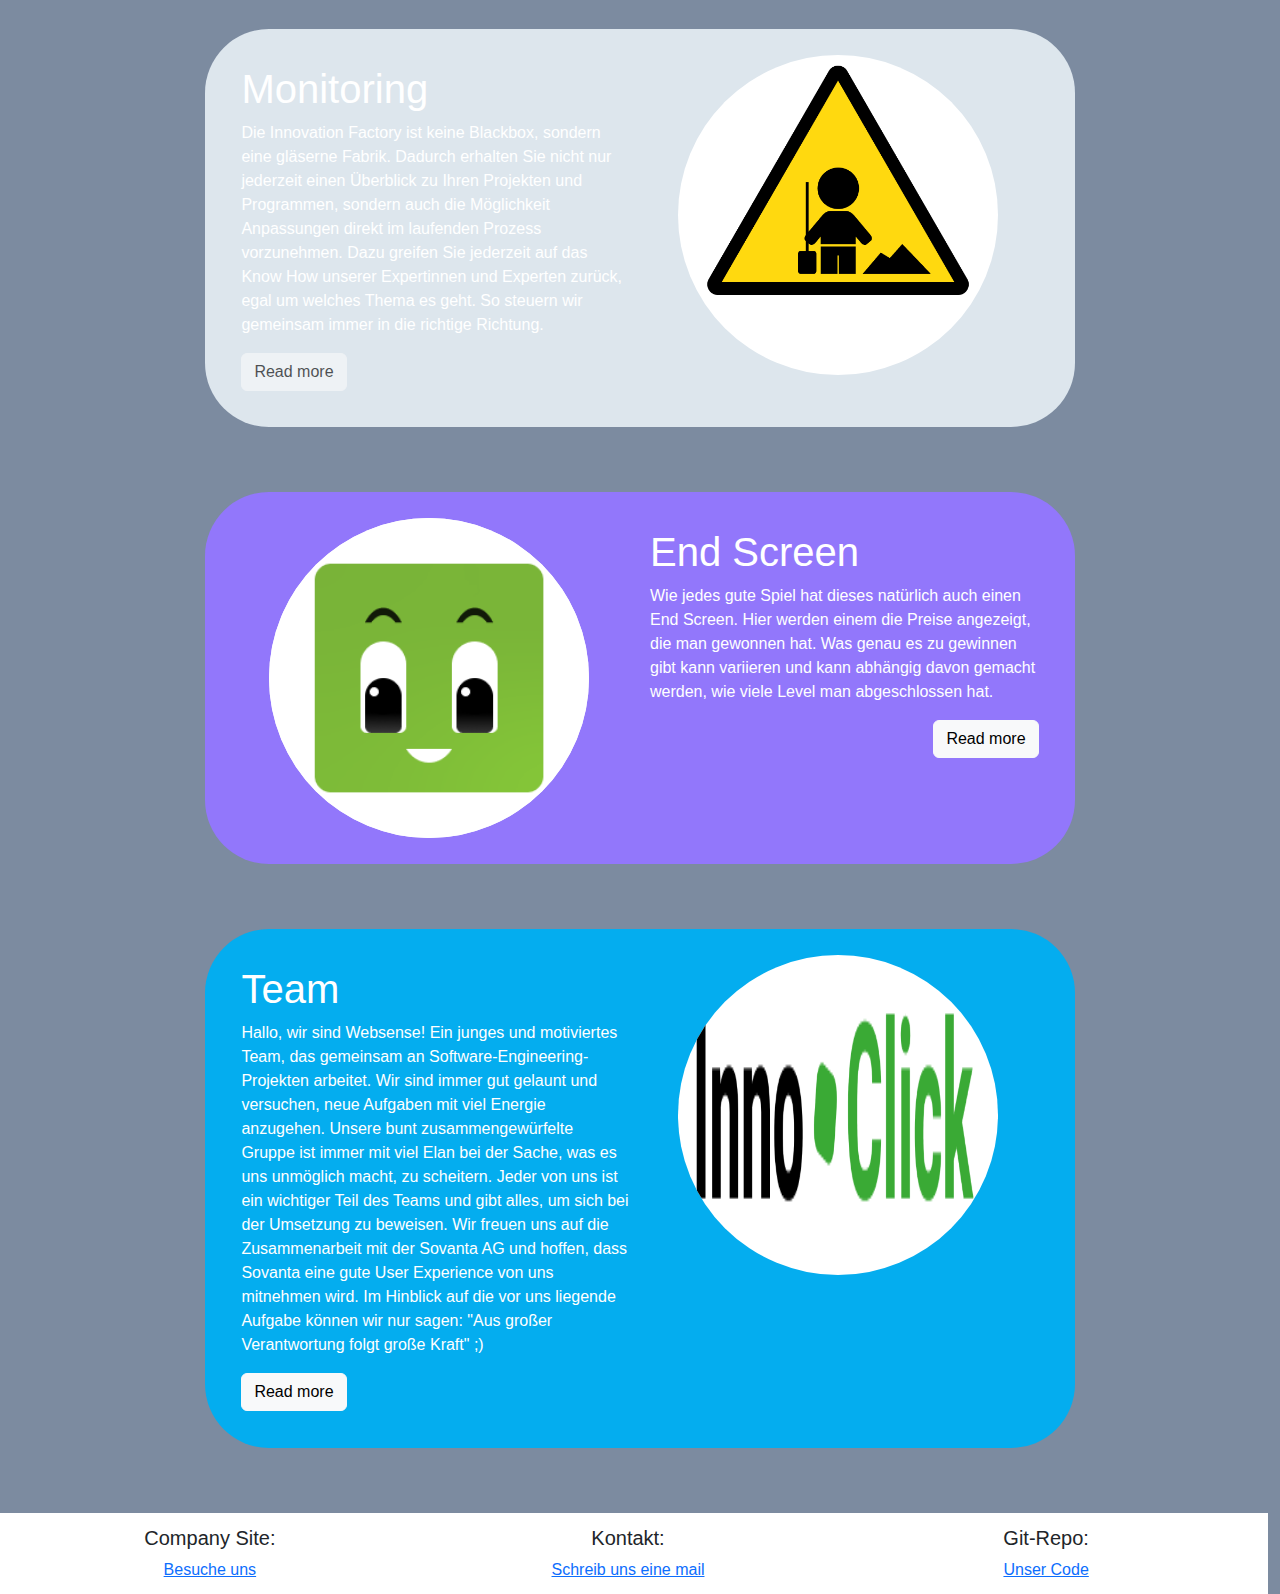
==== commit 1e4caf8a: "endscreen text aktualisiert" ====
--- a/index.html
+++ b/index.html
@@ -116,7 +116,7 @@
                 </div>
                 <div class="col-sm-6 text_container">
                     <h1>End Screen</h1>
-                    <p>Lorem ipsum dolor sit amet, consetetur sadipscing elitr, sed diam nonumy eirmod tempor invidunt ut labore et dolore magna aliquyam erat, sed diam voluptua. At vero eos et accusam et justo duo dolores et ea rebum. Stet clita kasd gubergren, no sea takimata sanctus est Lorem ipsum dolor sit amet. Lorem ipsum dolor sit amet, consetetur sadipscing elitr, sed diam nonumy eirmod tempor invidunt ut labore et dolore magna aliquyam erat, sed diam voluptua. At vero eos et accusam et justo duo dolores et ea rebum. Stet clita kasd gubergren, no sea takimata sanctus est Lorem ipsum dolor sit amet.</p>
+                    <p>Wie jedes gute Spiel hat dieses natürlich auch einen End Screen. Hier werden einem die Preise angezeigt, die man gewonnen hat. Was genau es zu gewinnen gibt kann variieren und kann abhängig davon gemacht werden, wie viele Level man abgeschlossen hat. </p>
                     <button type="button" class="read_more_button right btn btn btn-light" onclick="window.location.replace('./sites/end_screen.html')">Read more</button>
                 </div>
             </div>
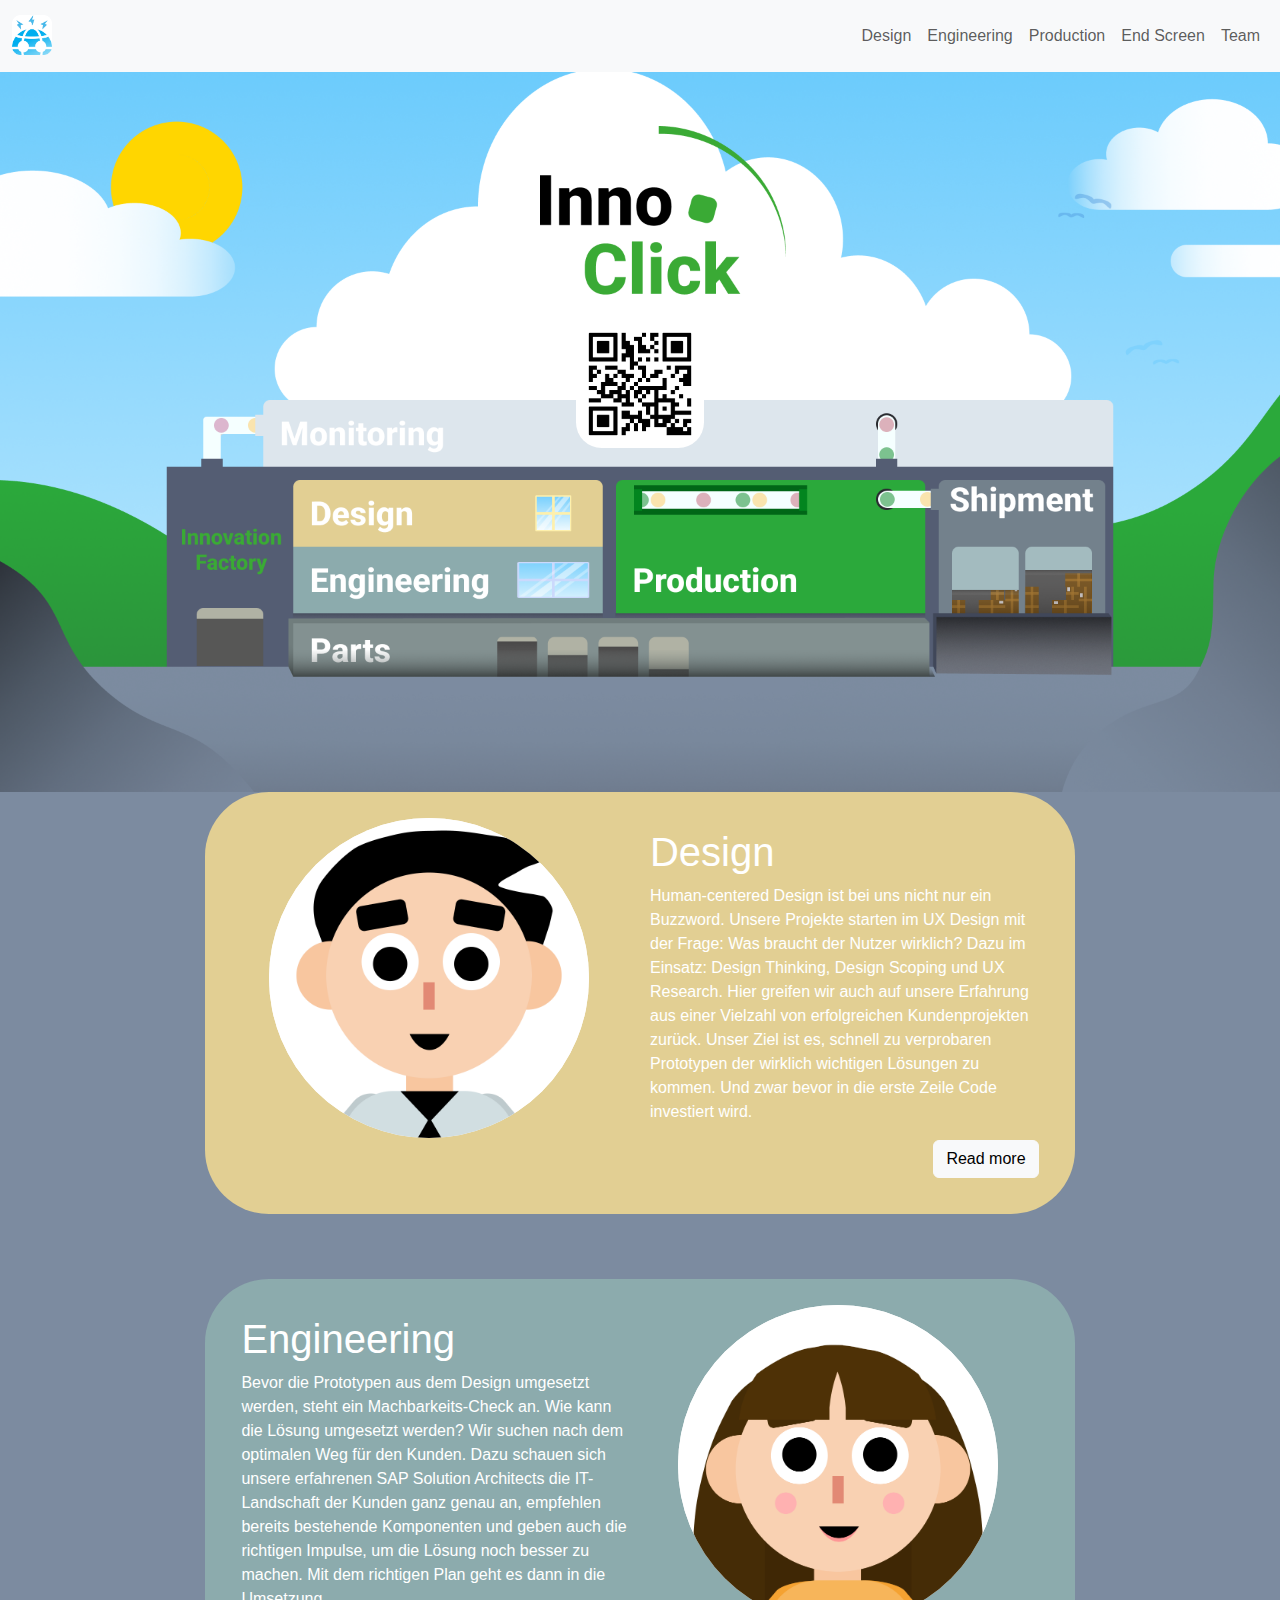
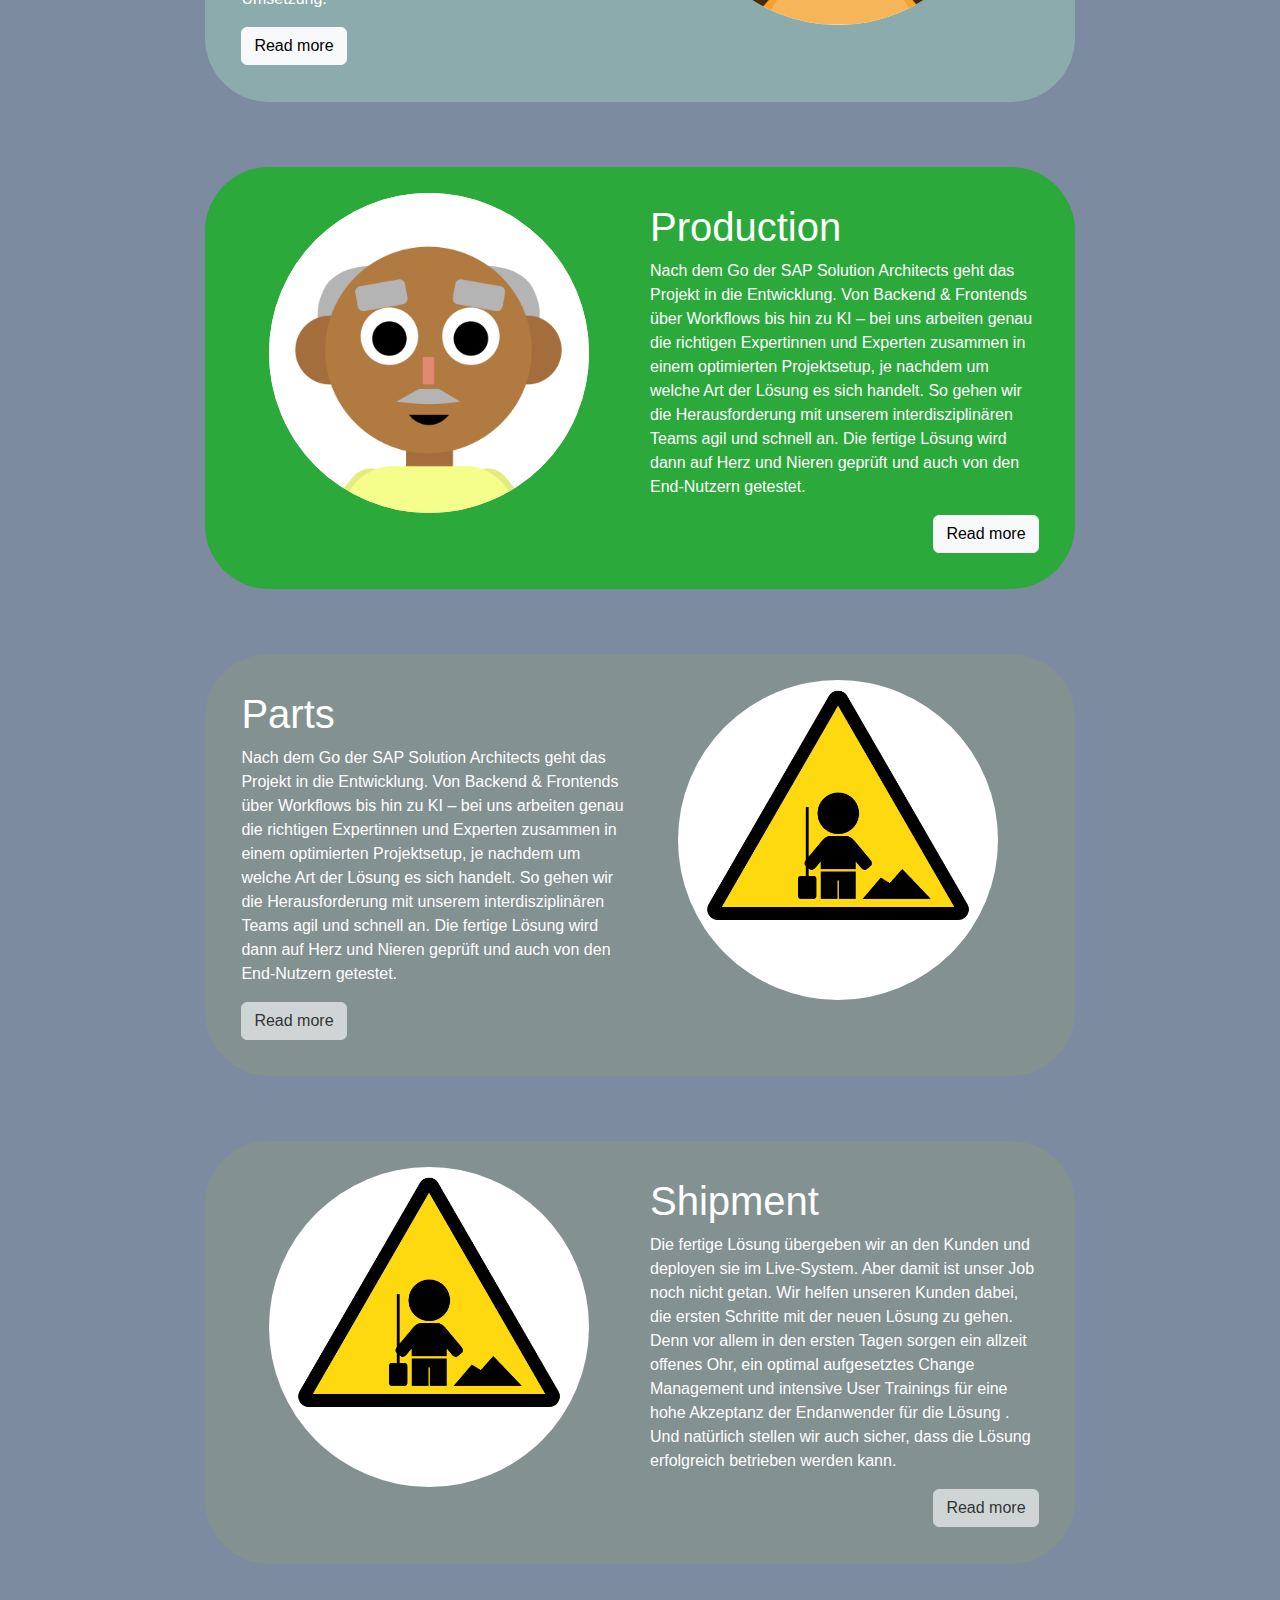
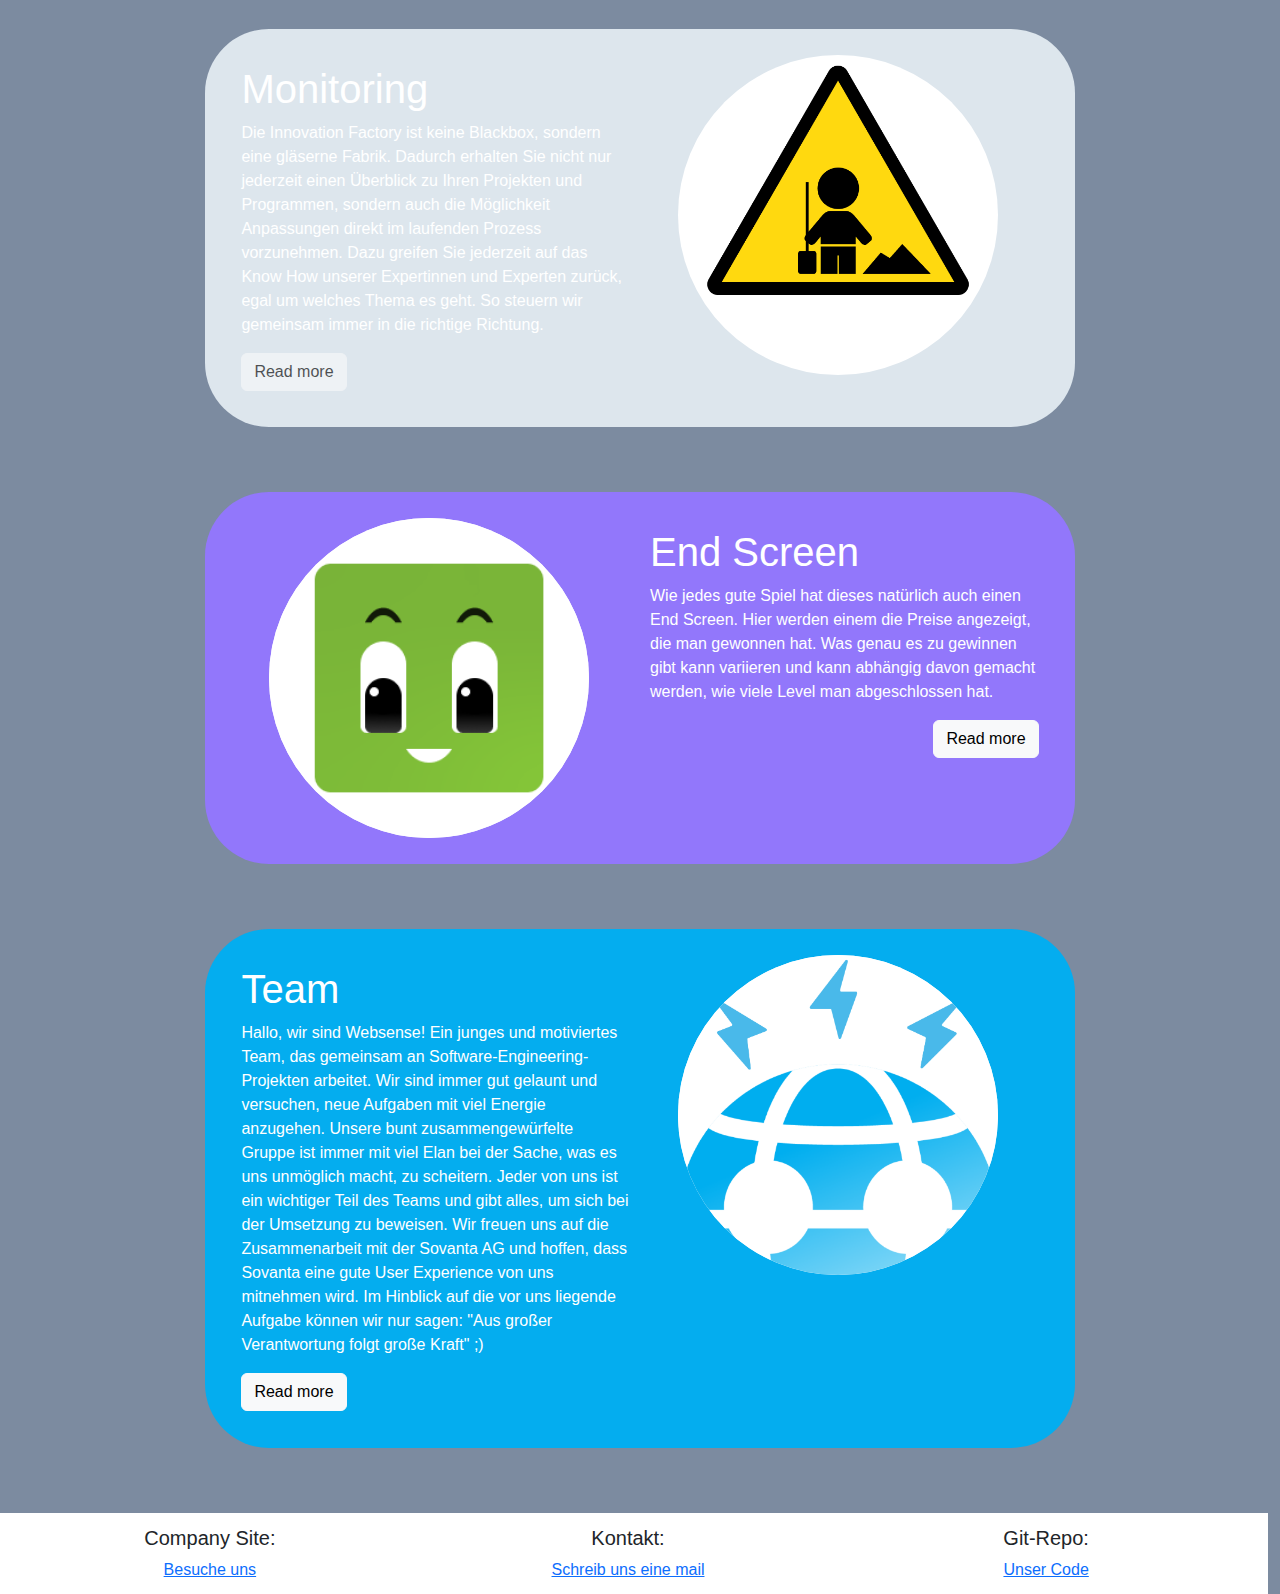
==== commit 67855991: "fixed barcode link" ====
--- a/index.html
+++ b/index.html
@@ -44,7 +44,7 @@
             </div>
         </div>
     </nav>
-        <a href="https://prototype-palm-mouse-dy.cfapps.us10-001.hana.ondemand.com/">
+        <a href="https://prototype.cfapps.eu10-004.hana.ondemand.com//">
             <img src="image/start/qr_code_game.png" class="play_button" alt="masscotchen_room">
         </a>
 
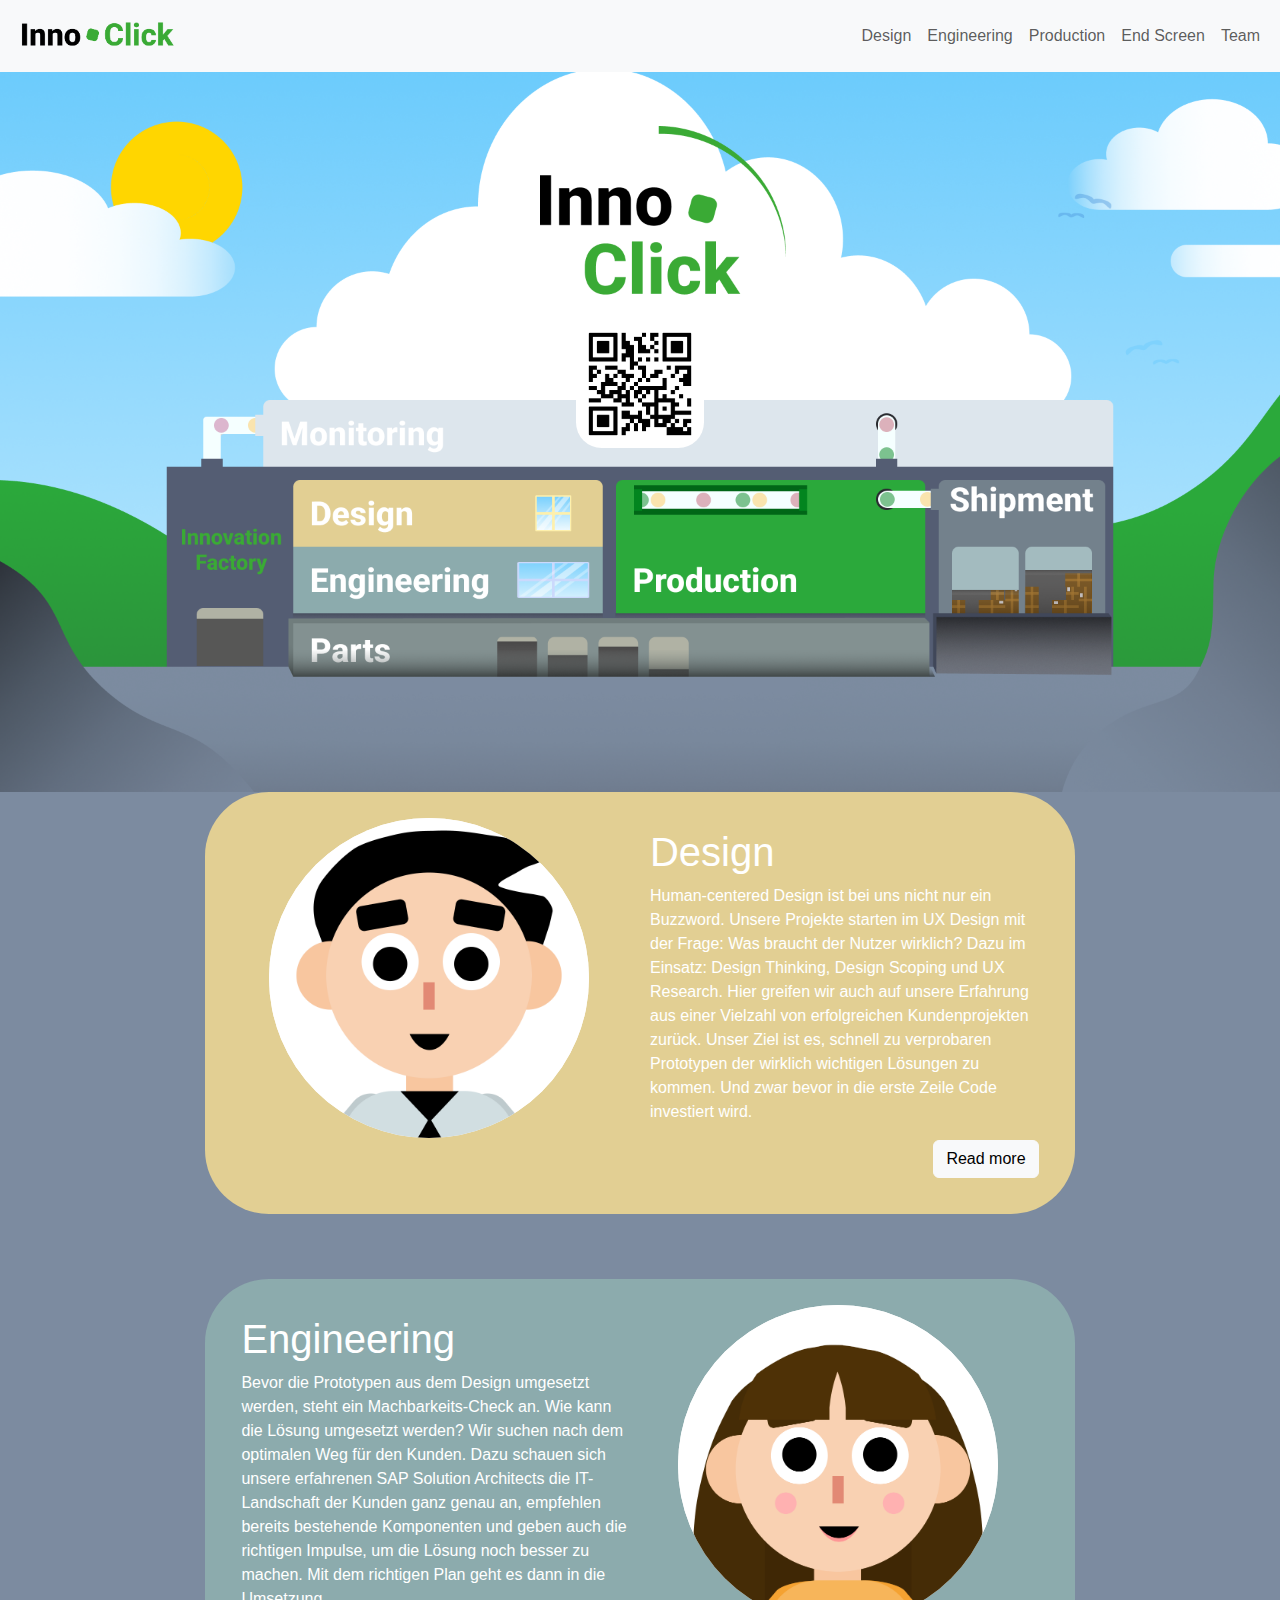
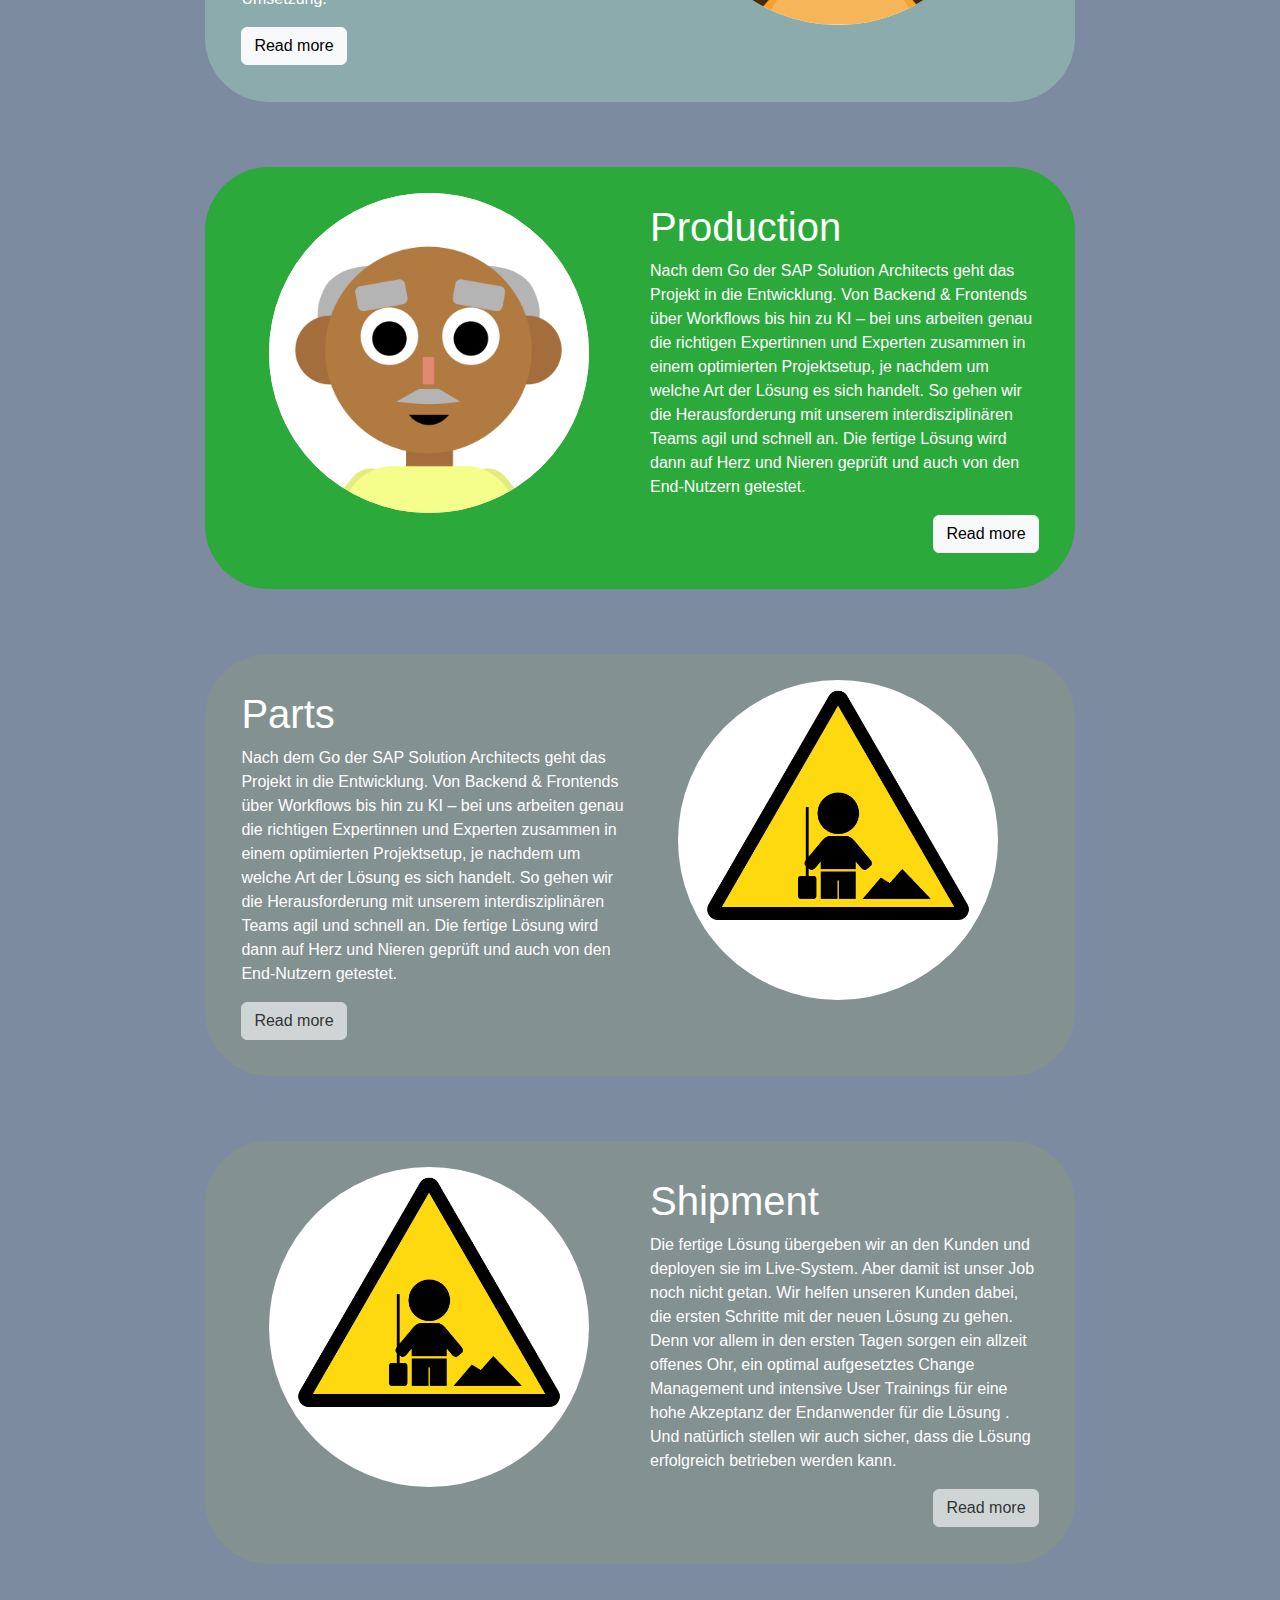
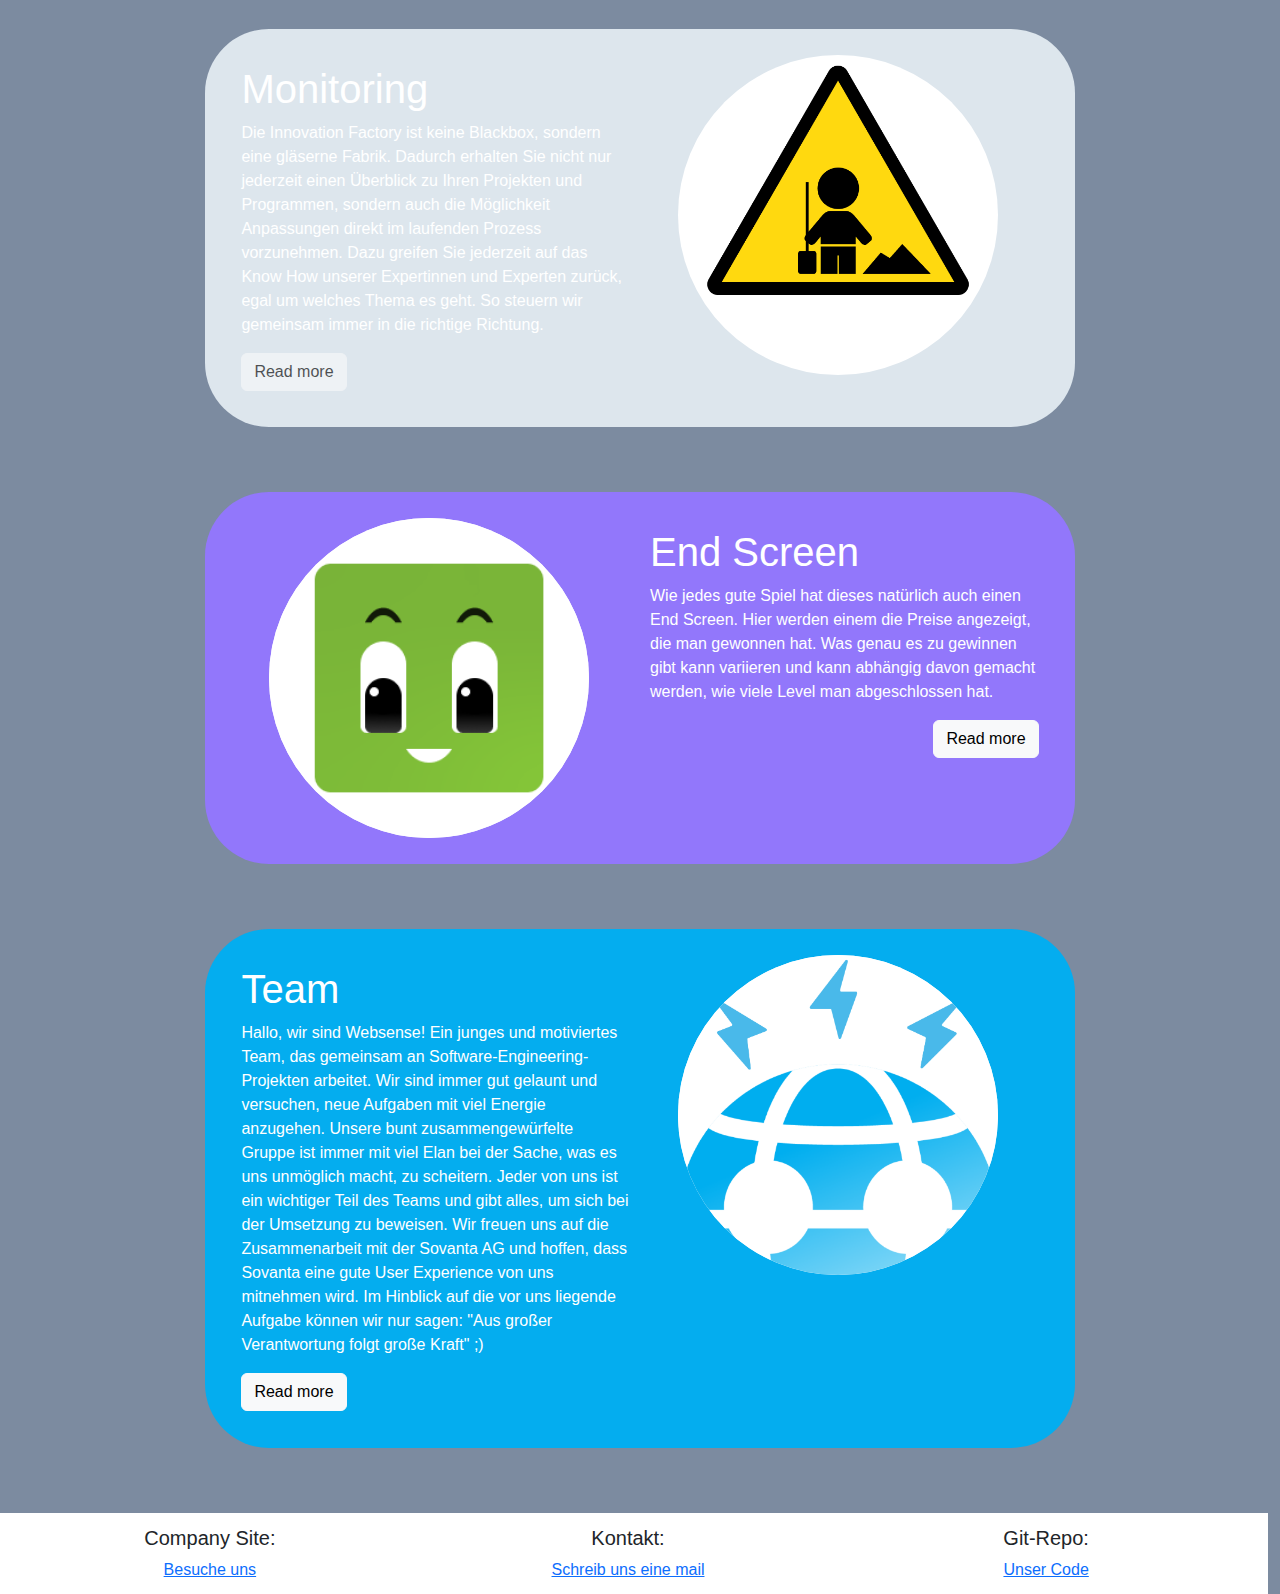
==== commit 6ba38011: "logo im navbar korrigiert" ====
--- a/index.html
+++ b/index.html
@@ -127,7 +127,7 @@
                     <button type="button" class="read_more_button left btn btn btn-light" onclick="window.location.replace('./sites/team.html')">Read more</button>
                 </div>
                 <div class="col-sm-6">
-                    <img src="image/nav_bar/logo.png" class="image" alt="masscotchen_room">
+                    <img src="image/nav_bar/logo_websense.png" class="image" alt="masscotchen_room">
                 </div>
             </div>
         </div>
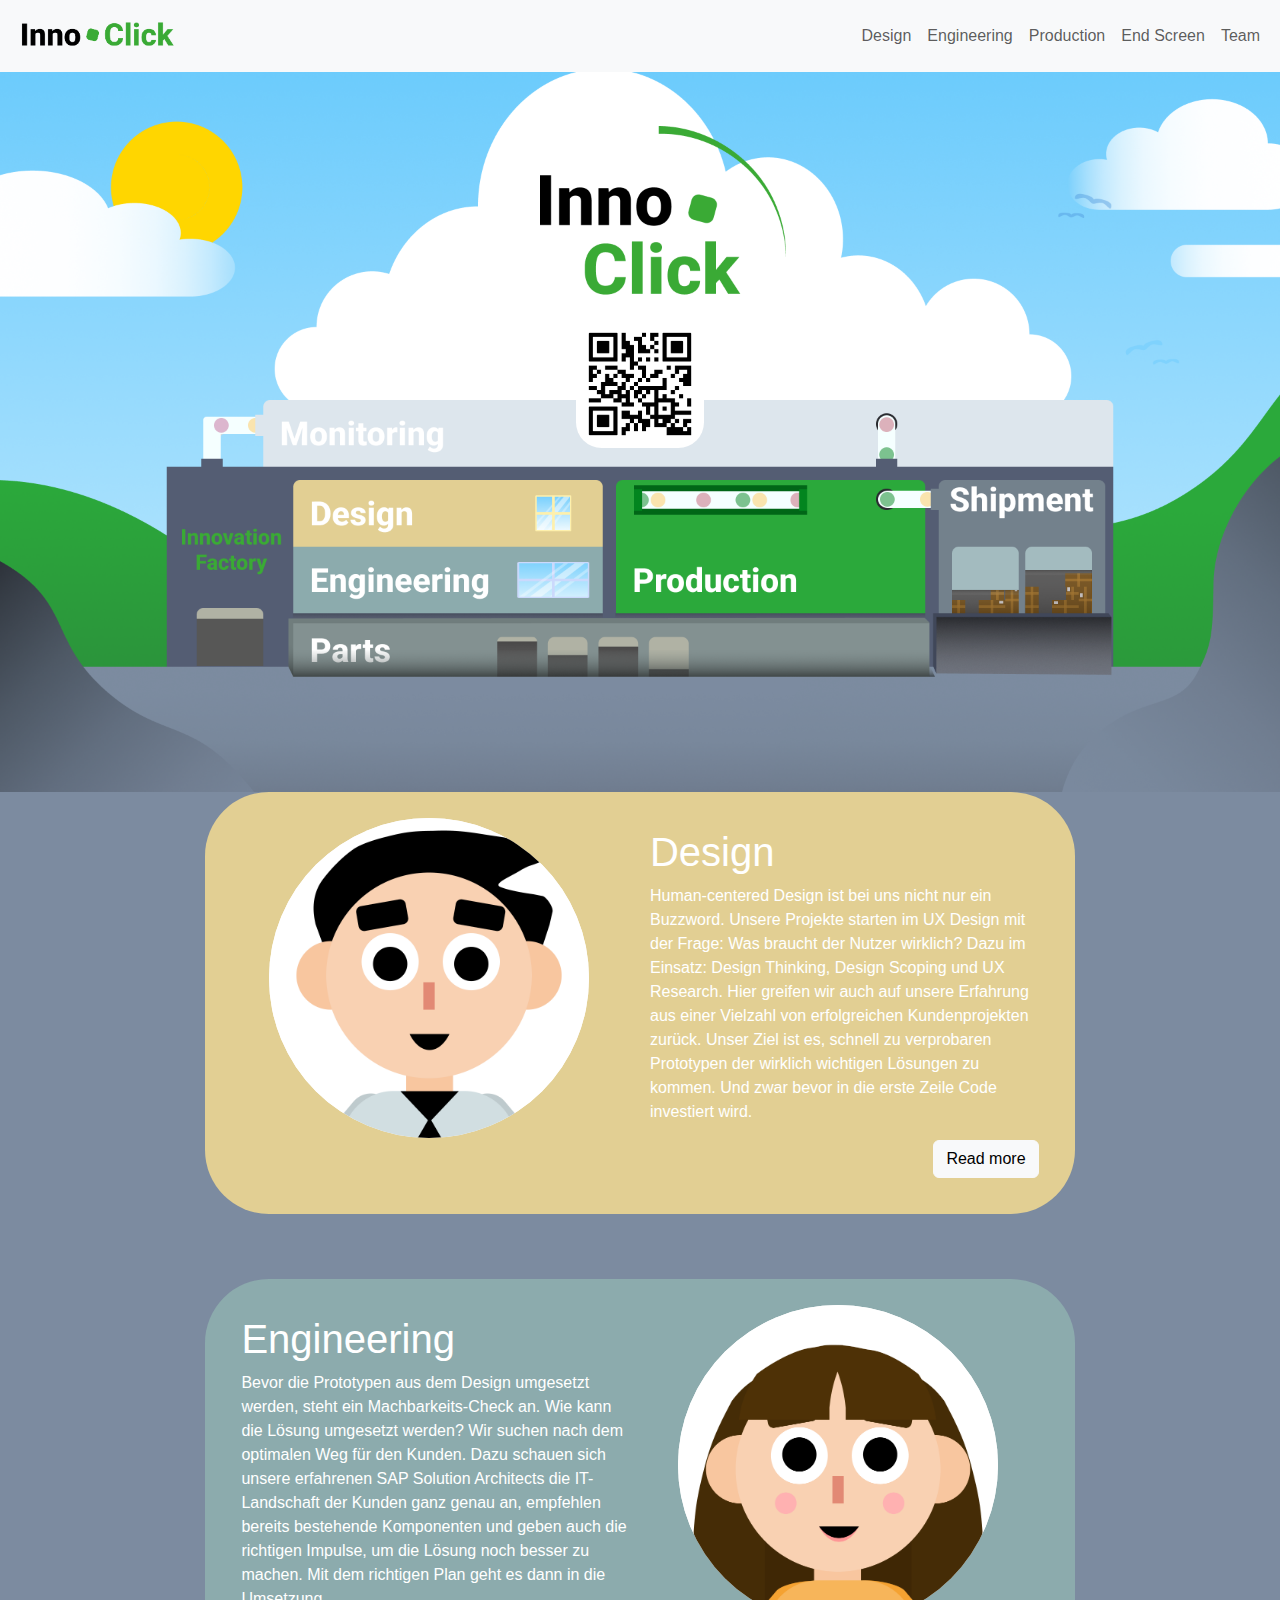
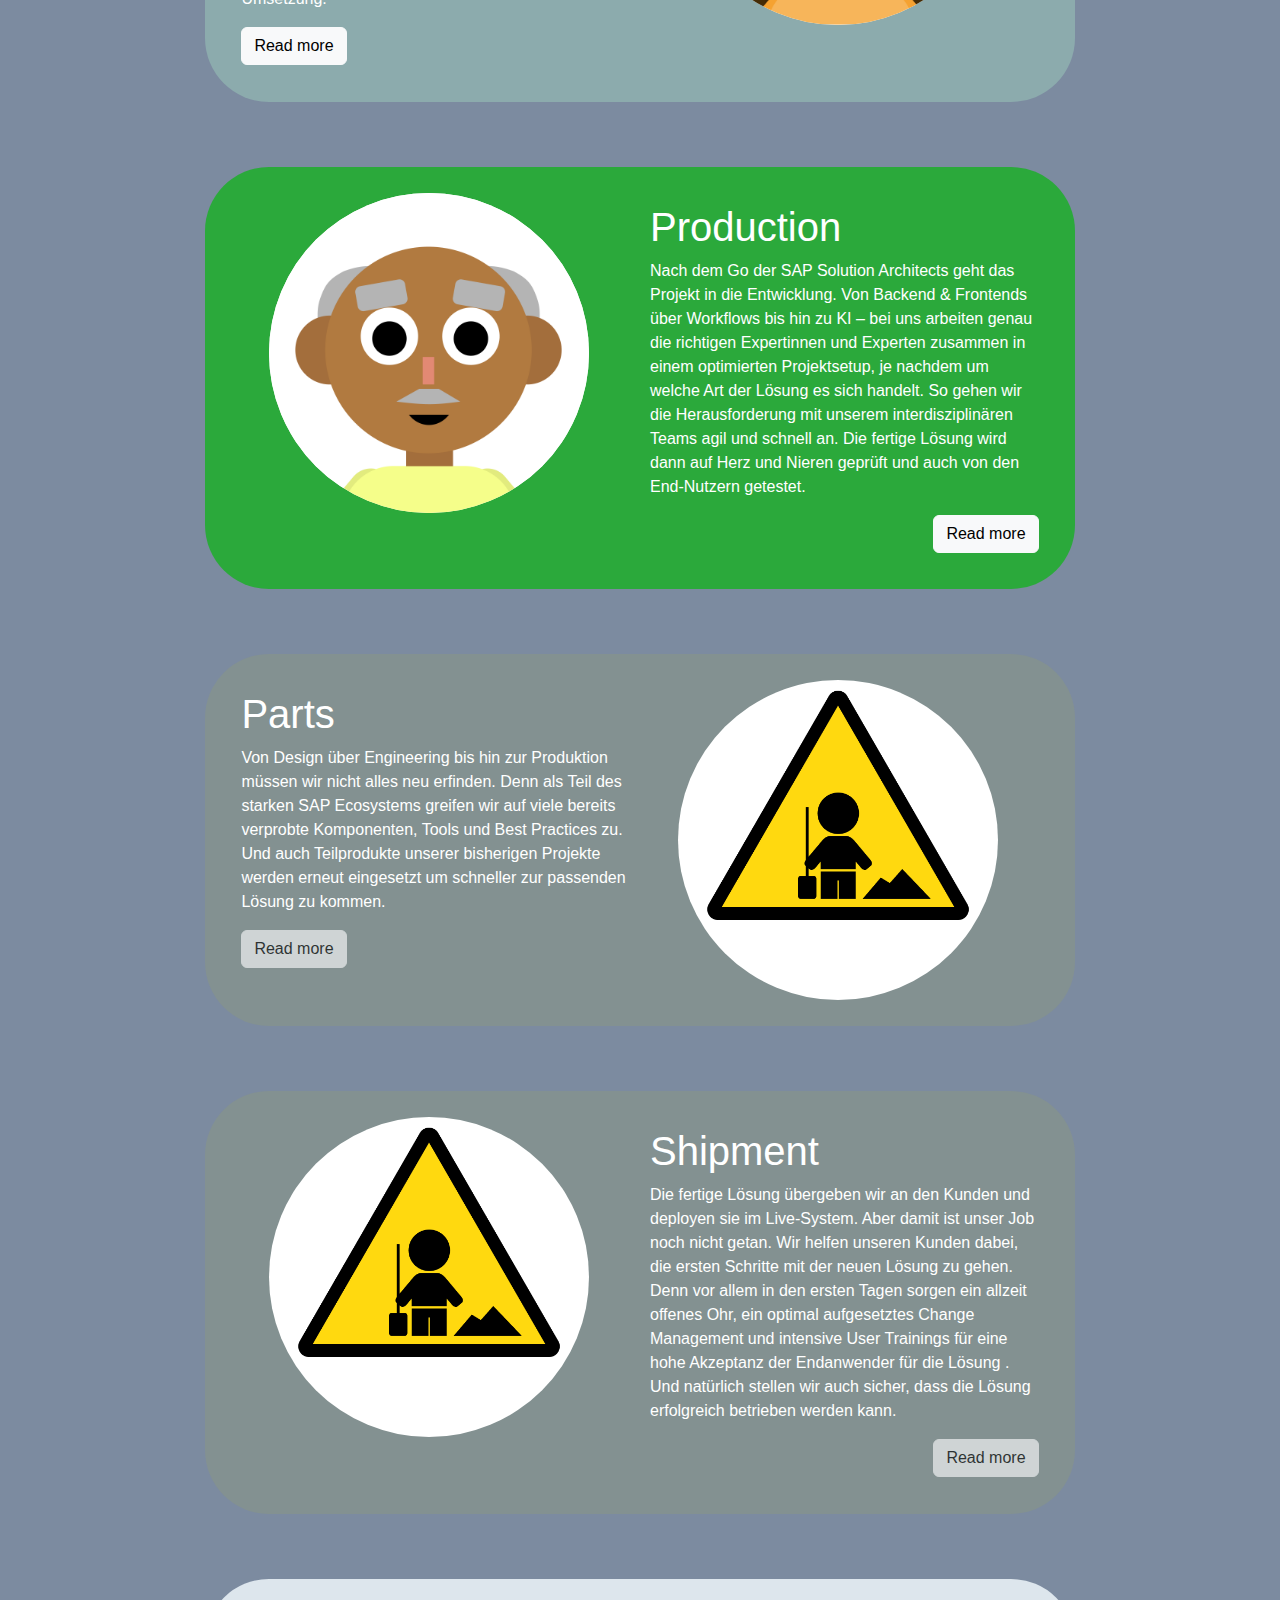
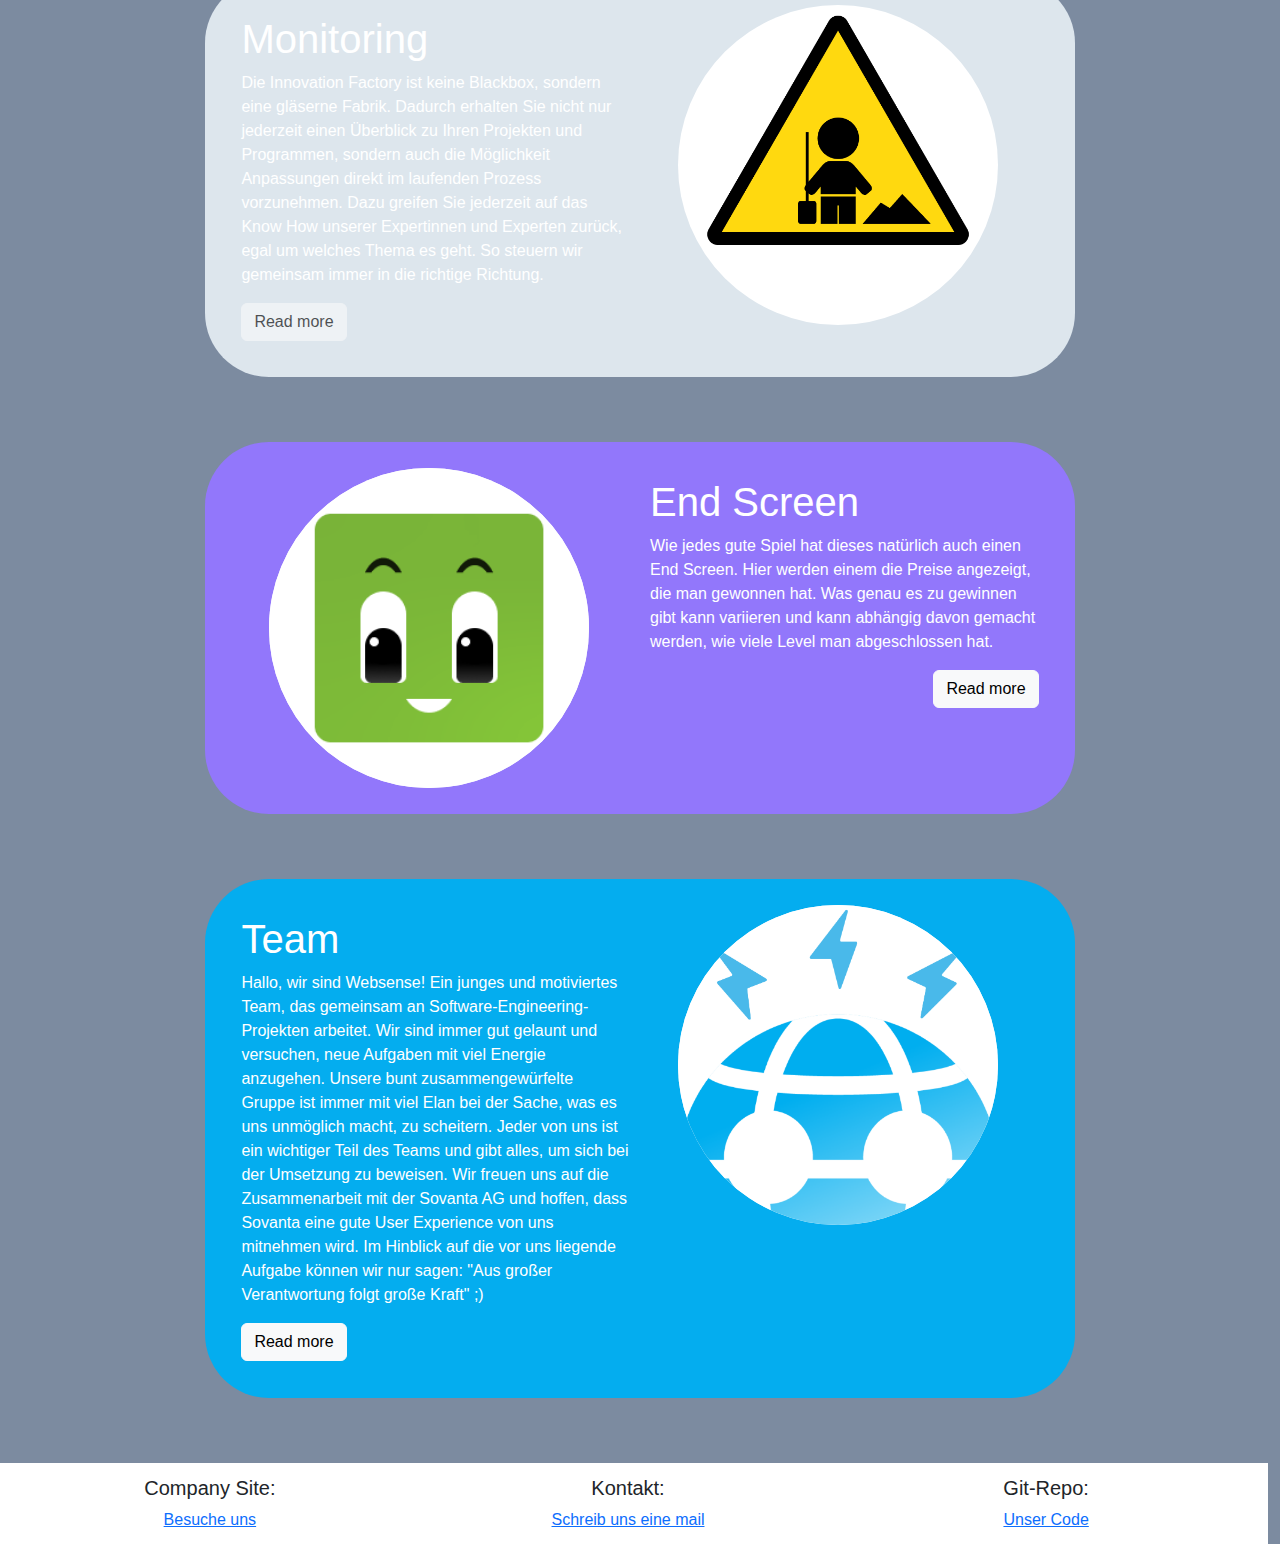
==== commit 1de1e21e: "text parts angepasst" ====
--- a/index.html
+++ b/index.html
@@ -83,7 +83,7 @@
             <div class="col-sm-8 row bubble parts">
                 <div class="col-sm-6 text_container">
                     <h1>Parts</h1>
-                    <p>Nach dem Go der SAP Solution Architects geht das Projekt in die Entwicklung. Von Backend & Frontends über Workflows bis hin zu KI – bei uns arbeiten genau die richtigen Expertinnen und Experten zusammen in einem optimierten Projektsetup, je nachdem um welche Art der Lösung es sich handelt. So gehen wir die Herausforderung mit unserem interdisziplinären Teams agil und schnell an. Die fertige Lösung wird dann auf Herz und Nieren geprüft und auch von den End-Nutzern getestet.</p>
+                    <p>Von Design über Engineering bis hin zur Produktion müssen wir nicht alles neu erfinden. Denn als Teil des starken SAP Ecosystems greifen wir auf viele bereits verprobte Komponenten, Tools und Best Practices zu. Und auch Teilprodukte unserer bisherigen Projekte werden erneut eingesetzt um schneller zur passenden Lösung zu kommen.</p>
                     <button type="button" disabled class="read_more_button left btn btn btn-light">Read more</button>
                 </div>
                 <div class="col-sm-6">
